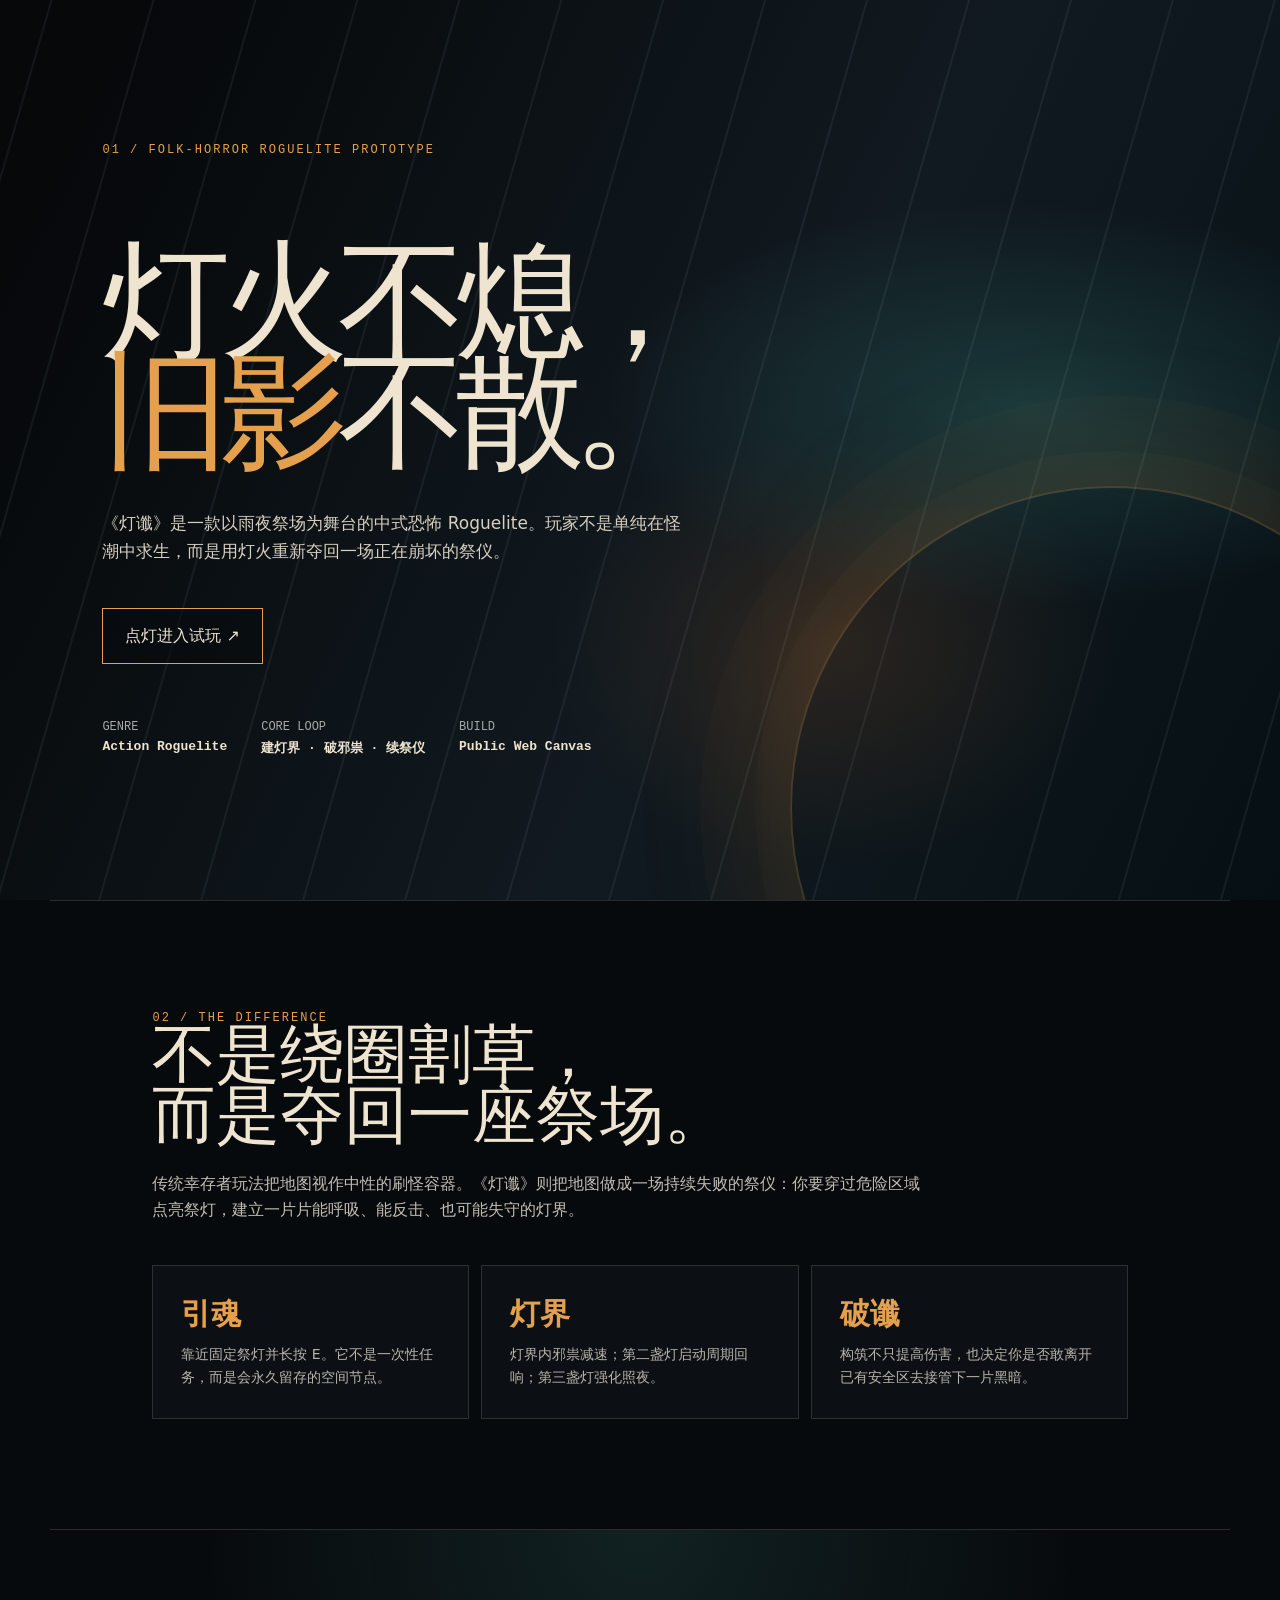
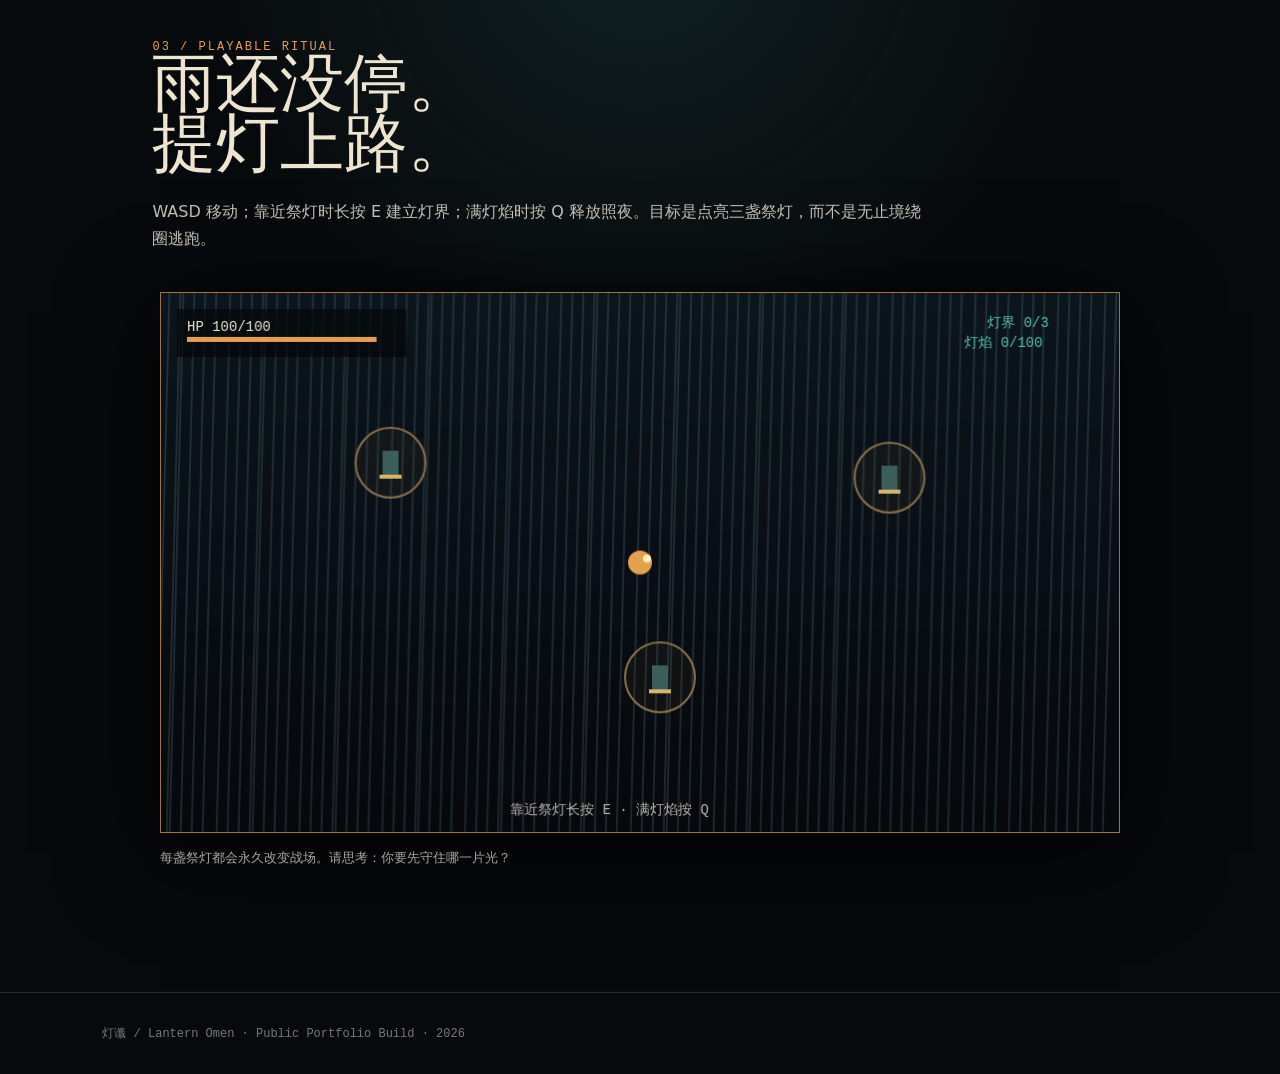
==== index.html @ 634af67e "Publish Lantern Omen public playable portfolio" ====
<!doctype html>
<html lang="zh-CN">
<head>
  <meta charset="utf-8">
  <meta name="viewport" content="width=device-width, initial-scale=1">
  <meta name="description" content="灯谶 Lantern Omen：中式恐怖肉鸽试玩作品集">
  <title>灯谶 | Lantern Omen</title>
  <style>
    :root{--ink:#070a0d;--paper:#eee4d0;--fog:#9da8a7;--amber:#e5a04d;--jade:#57bdad;--red:#ad3a38;--line:rgba(238,228,208,.15)}
    *{box-sizing:border-box}html{scroll-behavior:smooth}body{margin:0;background:var(--ink);color:var(--paper);font-family:"Microsoft YaHei",system-ui,sans-serif;line-height:1.65}
    .hero{min-height:100vh;padding:8vh 8vw;display:flex;flex-direction:column;justify-content:center;position:relative;overflow:hidden;background:radial-gradient(ellipse at 80% 45%,rgba(37,85,84,.54),transparent 29%),radial-gradient(ellipse at 65% 72%,rgba(185,100,40,.16),transparent 24%),linear-gradient(117deg,#06080a 8%,#111a20 58%,#061014)}
    .hero:before{content:"";position:absolute;inset:0;opacity:.38;background:repeating-linear-gradient(106deg,transparent 0 48px,rgba(190,220,225,.18) 49px 50px,transparent 51px 98px)}
    .hero:after{content:"";position:absolute;width:min(50vw,690px);height:min(50vw,690px);right:-12vw;bottom:-18vw;border:2px solid rgba(229,160,77,.23);border-radius:50%;box-shadow:0 0 0 35px rgba(229,160,77,.025),0 0 0 90px rgba(229,160,77,.018),0 0 160px rgba(229,160,77,.18)}
    .hero>*{position:relative;z-index:1}.eyebrow{margin:0;color:var(--amber);font:12px ui-monospace,monospace;letter-spacing:.17em}.brand{margin:10vh 0 22px;font:clamp(66px,10vw,150px)/.87 Georgia,"Songti SC",serif;letter-spacing:-.08em}.brand em{color:var(--amber);font-style:normal}.lead{max-width:590px;color:#d7cfc1;font-size:17px}.btn{display:inline-block;width:max-content;margin-top:26px;padding:14px 22px;border:1px solid var(--amber);background:rgba(7,10,13,.55);color:var(--paper);text-decoration:none;transition:.2s}.btn:hover{background:var(--amber);color:#180e08}.facts{display:flex;flex-wrap:wrap;gap:34px;margin-top:56px;color:#a7aaa7;font:12px ui-monospace,monospace}.facts b{display:block;margin-top:5px;color:var(--paper);font-size:13px}
    .section{max-width:1180px;margin:auto;padding:110px 8vw;border-top:1px solid var(--line)}h2{margin:0 0 24px;font:clamp(35px,5vw,72px)/.95 Georgia,"Songti SC",serif}.copy{max-width:780px;color:#c3bdb3}.grid{display:grid;grid-template-columns:repeat(3,1fr);gap:12px;margin-top:42px}.card{padding:28px;border:1px solid var(--line);background:#0c1015}.card b{display:block;color:var(--amber);font:700 30px Georgia,"Songti SC",serif}.card p{margin:8px 0 0;color:#b9b4aa;font-size:14px}.play{background:radial-gradient(circle at 50% 0,rgba(87,189,173,.13),transparent 36%),#070a0d}.game-wrap{max-width:960px;margin:40px auto 0;border:1px solid rgba(229,160,77,.7);box-shadow:0 20px 90px #000}.game-wrap canvas{display:block;width:100%;height:auto;background:#090d11}.hud-note{max-width:960px;margin:14px auto;color:#a9a59e;font-size:13px}.footer{padding:32px 8vw;border-top:1px solid var(--line);color:#777;font:12px ui-monospace,monospace}@media(max-width:720px){.hero{padding:8vh 7vw}.section{padding:75px 7vw}.grid{grid-template-columns:1fr}.facts{gap:18px}}
  </style>
</head>
<body>
  <section class="hero">
    <p class="eyebrow">01 / FOLK-HORROR ROGUELITE PROTOTYPE</p>
    <h1 class="brand">灯火不熄，<br><em>旧影</em>不散。</h1>
    <p class="lead">《灯谶》是一款以雨夜祭场为舞台的中式恐怖 Roguelite。玩家不是单纯在怪潮中求生，而是用灯火重新夺回一场正在崩坏的祭仪。</p>
    <a class="btn" href="#play">点灯进入试玩 ↗</a>
    <div class="facts"><span>GENRE<b>Action Roguelite</b></span><span>CORE LOOP<b>建灯界 · 破邪祟 · 续祭仪</b></span><span>BUILD<b>Public Web Canvas</b></span></div>
  </section>
  <section class="section">
    <p class="eyebrow">02 / THE DIFFERENCE</p>
    <h2>不是绕圈割草，<br>而是夺回一座祭场。</h2>
    <p class="copy">传统幸存者玩法把地图视作中性的刷怪容器。《灯谶》则把地图做成一场持续失败的祭仪：你要穿过危险区域点亮祭灯，建立一片片能呼吸、能反击、也可能失守的灯界。</p>
    <div class="grid"><article class="card"><b>引魂</b><p>靠近固定祭灯并长按 E。它不是一次性任务，而是会永久留存的空间节点。</p></article><article class="card"><b>灯界</b><p>灯界内邪祟减速；第二盏灯启动周期回响；第三盏灯强化照夜。</p></article><article class="card"><b>破谶</b><p>构筑不只提高伤害，也决定你是否敢离开已有安全区去接管下一片黑暗。</p></article></div>
  </section>
  <section id="play" class="section play">
    <p class="eyebrow">03 / PLAYABLE RITUAL</p><h2>雨还没停。<br>提灯上路。</h2>
    <p class="copy">WASD 移动；靠近祭灯时长按 E 建立灯界；满灯焰时按 Q 释放照夜。目标是点亮三盏祭灯，而不是无止境绕圈逃跑。</p>
    <div class="game-wrap"><canvas id="game" width="960" height="540" aria-label="灯谶试玩"></canvas></div>
    <p class="hud-note">每盏祭灯都会永久改变战场。请思考：你要先守住哪一片光？</p>
  </section>
  <footer class="footer">灯谶 / Lantern Omen · Public Portfolio Build · 2026</footer>
<script>
const c=document.querySelector('#game'),g=c.getContext('2d'),W=c.width,H=c.height,keys={};let p={x:W/2,y:H/2,hp:100,flame:0},lamps=[{x:230,y:170,lit:false},{x:730,y:185,lit:false},{x:500,y:385,lit:false}],enemies=[],time=0,last=0;addEventListener('keydown',e=>keys[e.code]=true);addEventListener('keyup',e=>keys[e.code]=false);const d=(a,b)=>Math.hypot(a.x-b.x,a.y-b.y);function spawn(){const a=Math.random()*Math.PI*2,r=420;enemies.push({x:p.x+Math.cos(a)*r,y:p.y+Math.sin(a)*r,hp:4+Math.floor(time/24),v:34+Math.min(28,time/12)})}function draw(lit){const bg=g.createLinearGradient(0,0,0,H);bg.addColorStop(0,'#0b151c');bg.addColorStop(1,'#06080c');g.fillStyle=bg;g.fillRect(0,0,W,H);for(let i=0;i<90;i++){g.strokeStyle='rgba(160,205,225,.15)';g.beginPath();g.moveTo((i*83+time*15)%W,-10);g.lineTo((i*83+time*15)%W-14,H);g.stroke()}for(const l of lamps){g.beginPath();g.arc(l.x,l.y,l.lit?130:35,0,Math.PI*2);g.fillStyle=l.lit?'rgba(229,160,77,.10)':'rgba(185,135,69,.05)';g.fill();g.strokeStyle=l.lit?'#e5a04d':'#8b704c';g.lineWidth=2;g.stroke();g.fillStyle=l.lit?'#ffe0a0':'#3c5e5b';g.fillRect(l.x-8,l.y-12,16,24);g.fillStyle='#d9b56c';g.fillRect(l.x-11,l.y+12,22,4);if(l.hold){g.fillStyle='#eee4d0';g.font='12px monospace';g.fillText('引魂 '+Math.floor(l.hold*100)+'%',l.x-31,l.y-37)}}for(const e of enemies){g.fillStyle='#57bdad';g.beginPath();g.arc(e.x,e.y,10,0,Math.PI*2);g.fill();g.strokeStyle='#cbf0e7';g.stroke()}g.fillStyle='#e5a04d';g.beginPath();g.arc(p.x,p.y,12,0,Math.PI*2);g.fill();g.fillStyle='#fff0bc';g.beginPath();g.arc(p.x+7,p.y-4,4,0,Math.PI*2);g.fill();g.fillStyle='rgba(5,7,10,.72)';g.fillRect(16,16,230,48);g.font='14px monospace';g.fillStyle='#eee4d0';g.fillText('HP '+Math.ceil(p.hp)+'/100',26,38);g.fillStyle='#e5a04d';g.fillRect(26,44,190*(p.hp/100),5);g.fillStyle='#57bdad';g.fillText('灯界 '+lit+'/3',W-132,34);g.fillText('灯焰 '+Math.floor(p.flame)+'/100',W-155,54);g.fillStyle='#b9b4aa';g.fillText('靠近祭灯长按 E · 满灯焰按 Q',W/2-130,H-18)}function loop(ms){const dt=Math.min(.035,(ms-last)/1000||0);last=ms;time+=dt;let dx=(keys.KeyD?1:0)-(keys.KeyA?1:0),dy=(keys.KeyS?1:0)-(keys.KeyW?1:0),n=Math.hypot(dx,dy)||1;p.x=Math.max(18,Math.min(W-18,p.x+dx/n*175*dt));p.y=Math.max(18,Math.min(H-18,p.y+dy/n*175*dt));if(Math.random()<dt*1.25)spawn();for(const l of lamps){if(!l.lit&&d(p,l)<57&&keys.KeyE){l.hold=(l.hold||0)+dt;if(l.hold>1){l.lit=true;p.flame=Math.min(100,p.flame+30)}}else l.hold=0}const lit=lamps.filter(l=>l.lit).length;for(const e of enemies){const vx=p.x-e.x,vy=p.y-e.y,dis=Math.hypot(vx,vy)||1,slow=lamps.some(l=>l.lit&&d(e,l)<130)?.55:1;e.x+=vx/dis*e.v*slow*dt;e.y+=vy/dis*e.v*slow*dt;if(dis<20)p.hp=Math.max(0,p.hp-11*dt);if(Math.random()<dt*2.4&&dis<210)e.hp--}if(keys.KeyQ&&p.flame>=100){p.flame=0;for(const e of enemies)e.hp-=4+lit*2}for(const e of enemies)if(e.hp<=0)p.flame=Math.min(100,p.flame+5);enemies=enemies.filter(e=>e.hp>0);draw(lit);requestAnimationFrame(loop)}requestAnimationFrame(loop);
</script>
</body>
</html>
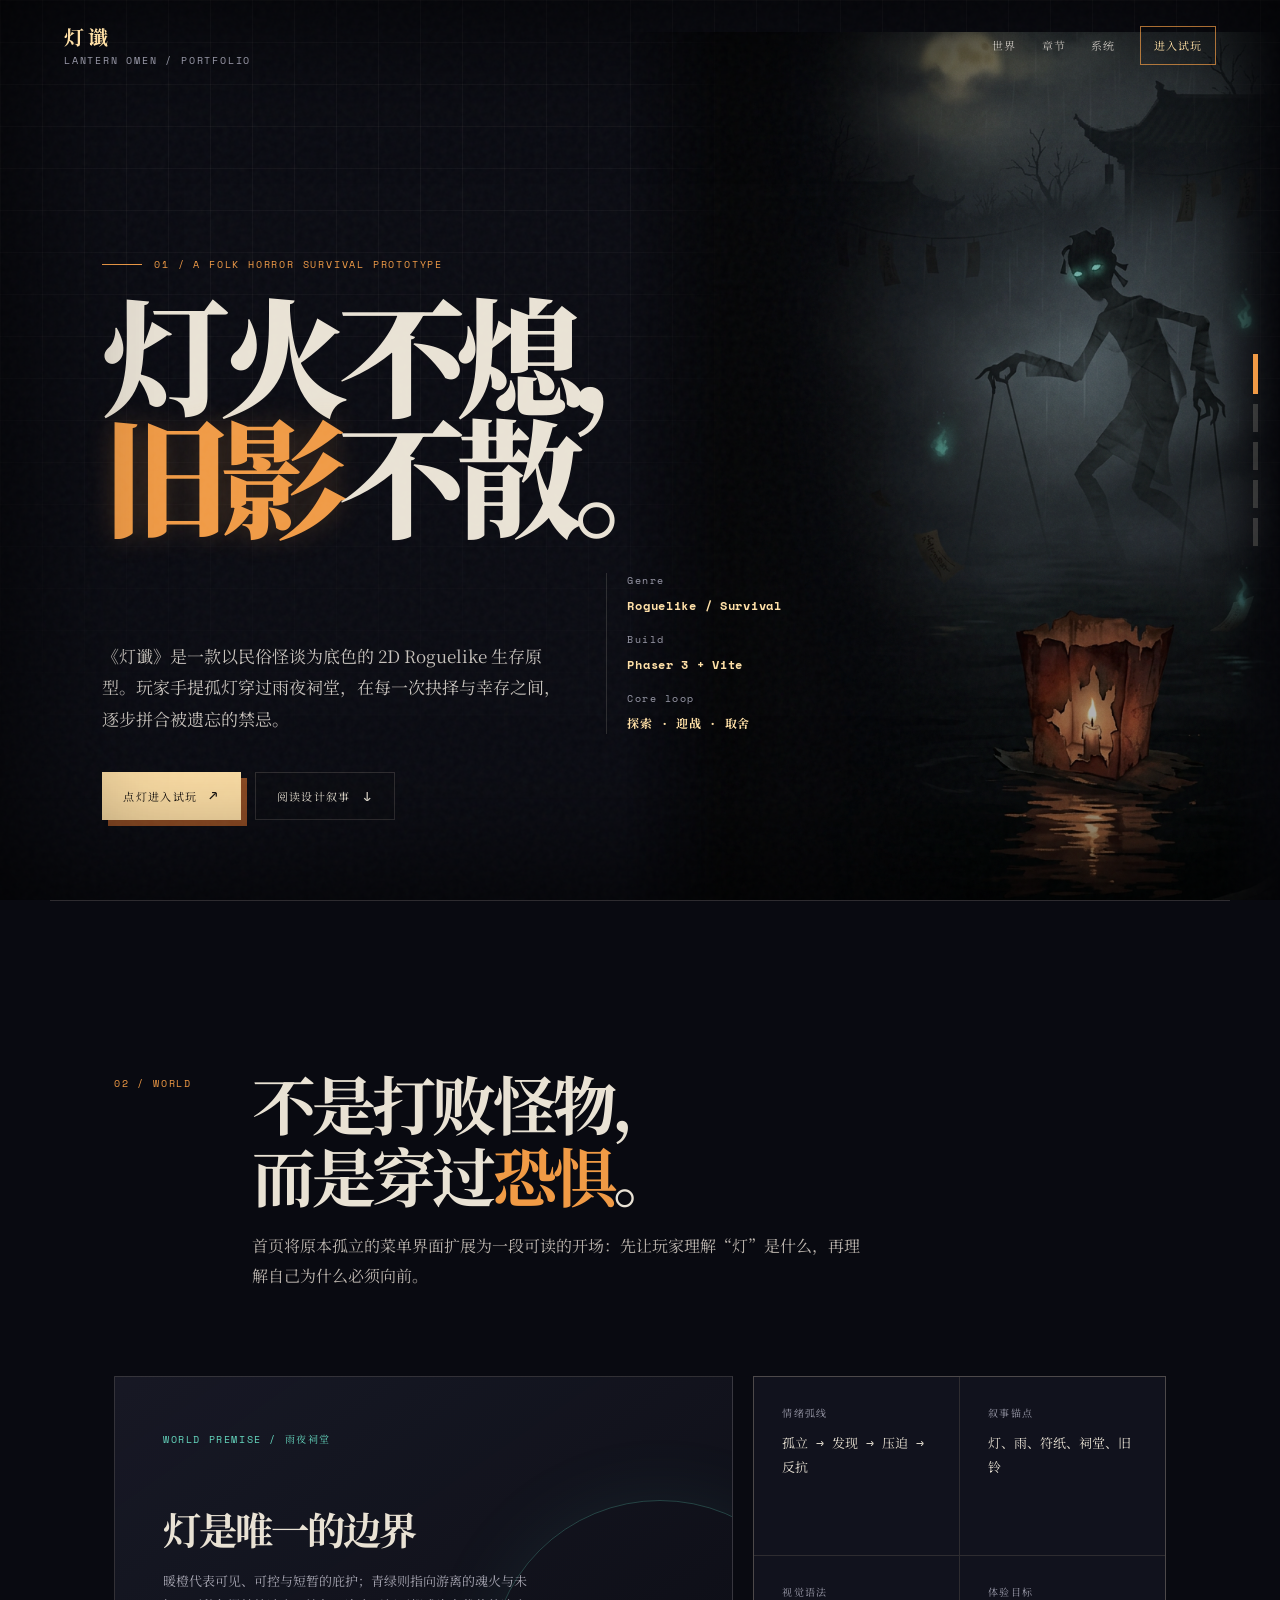
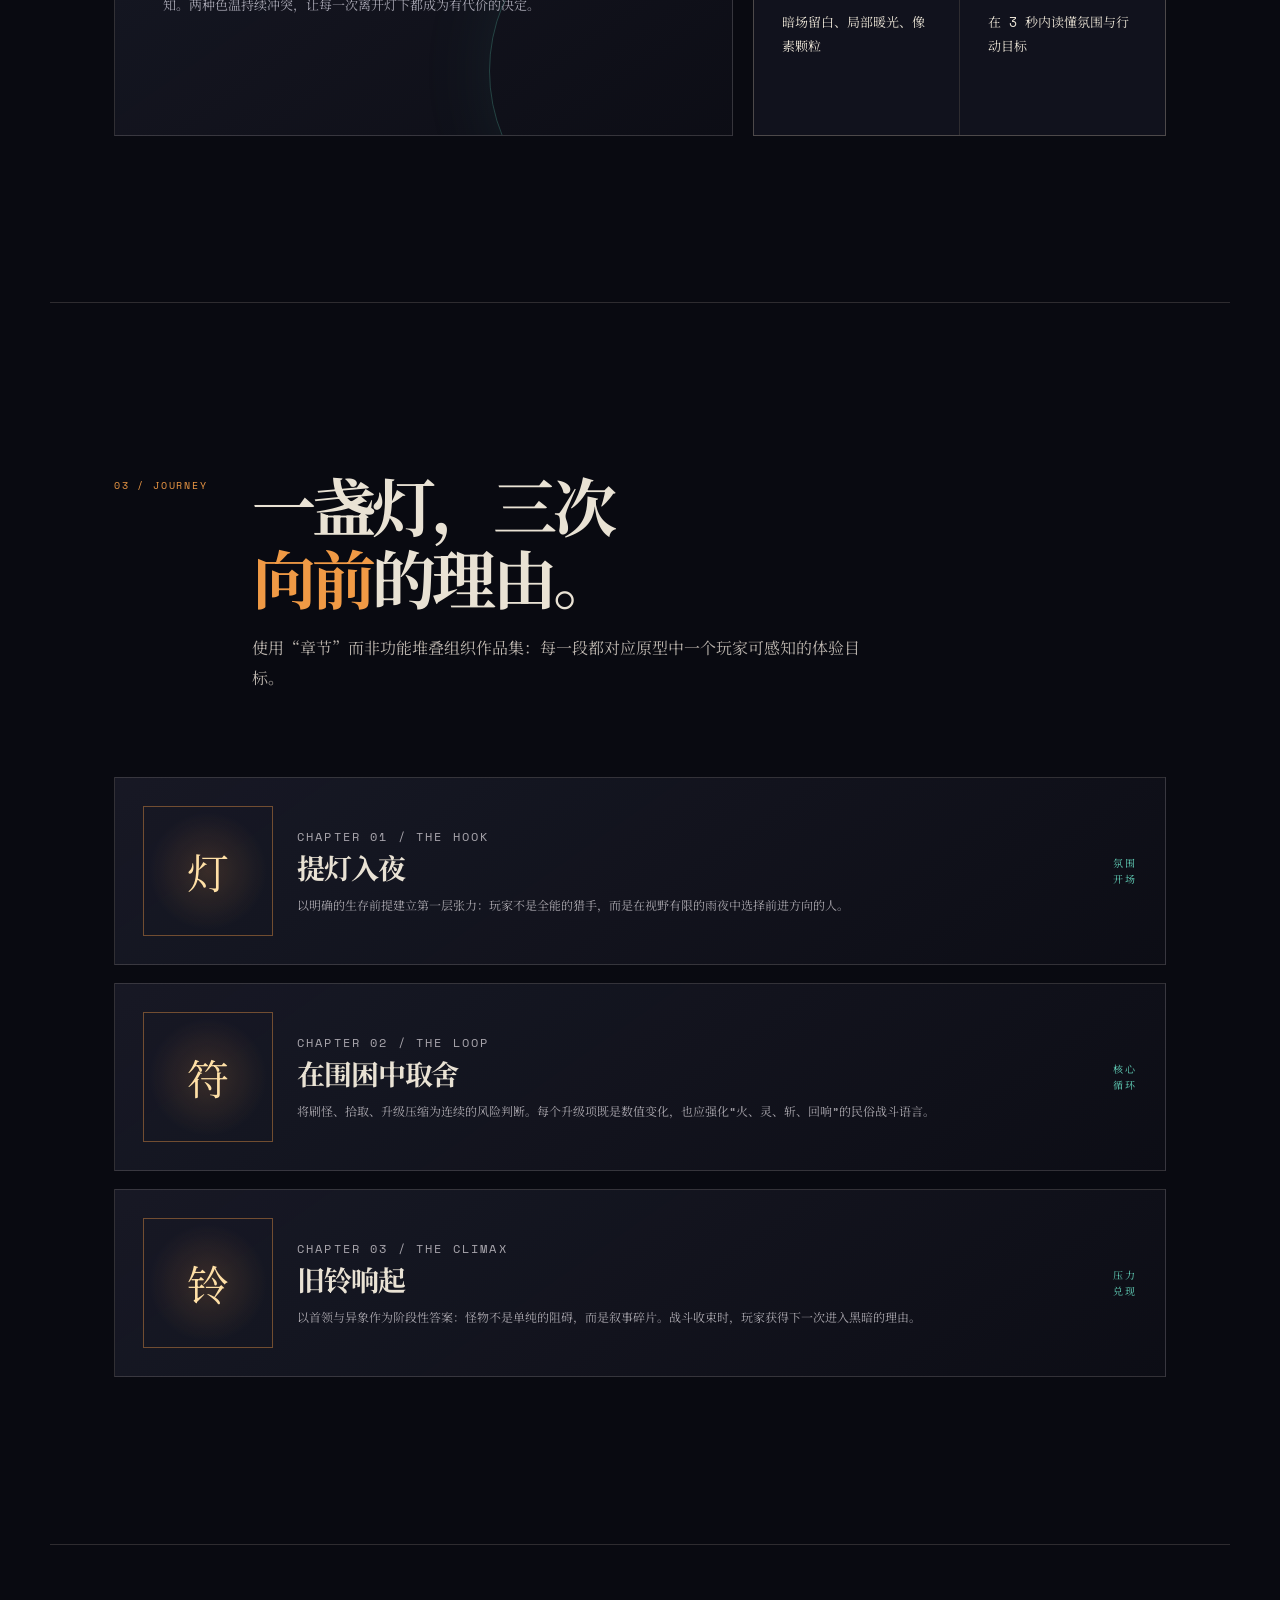
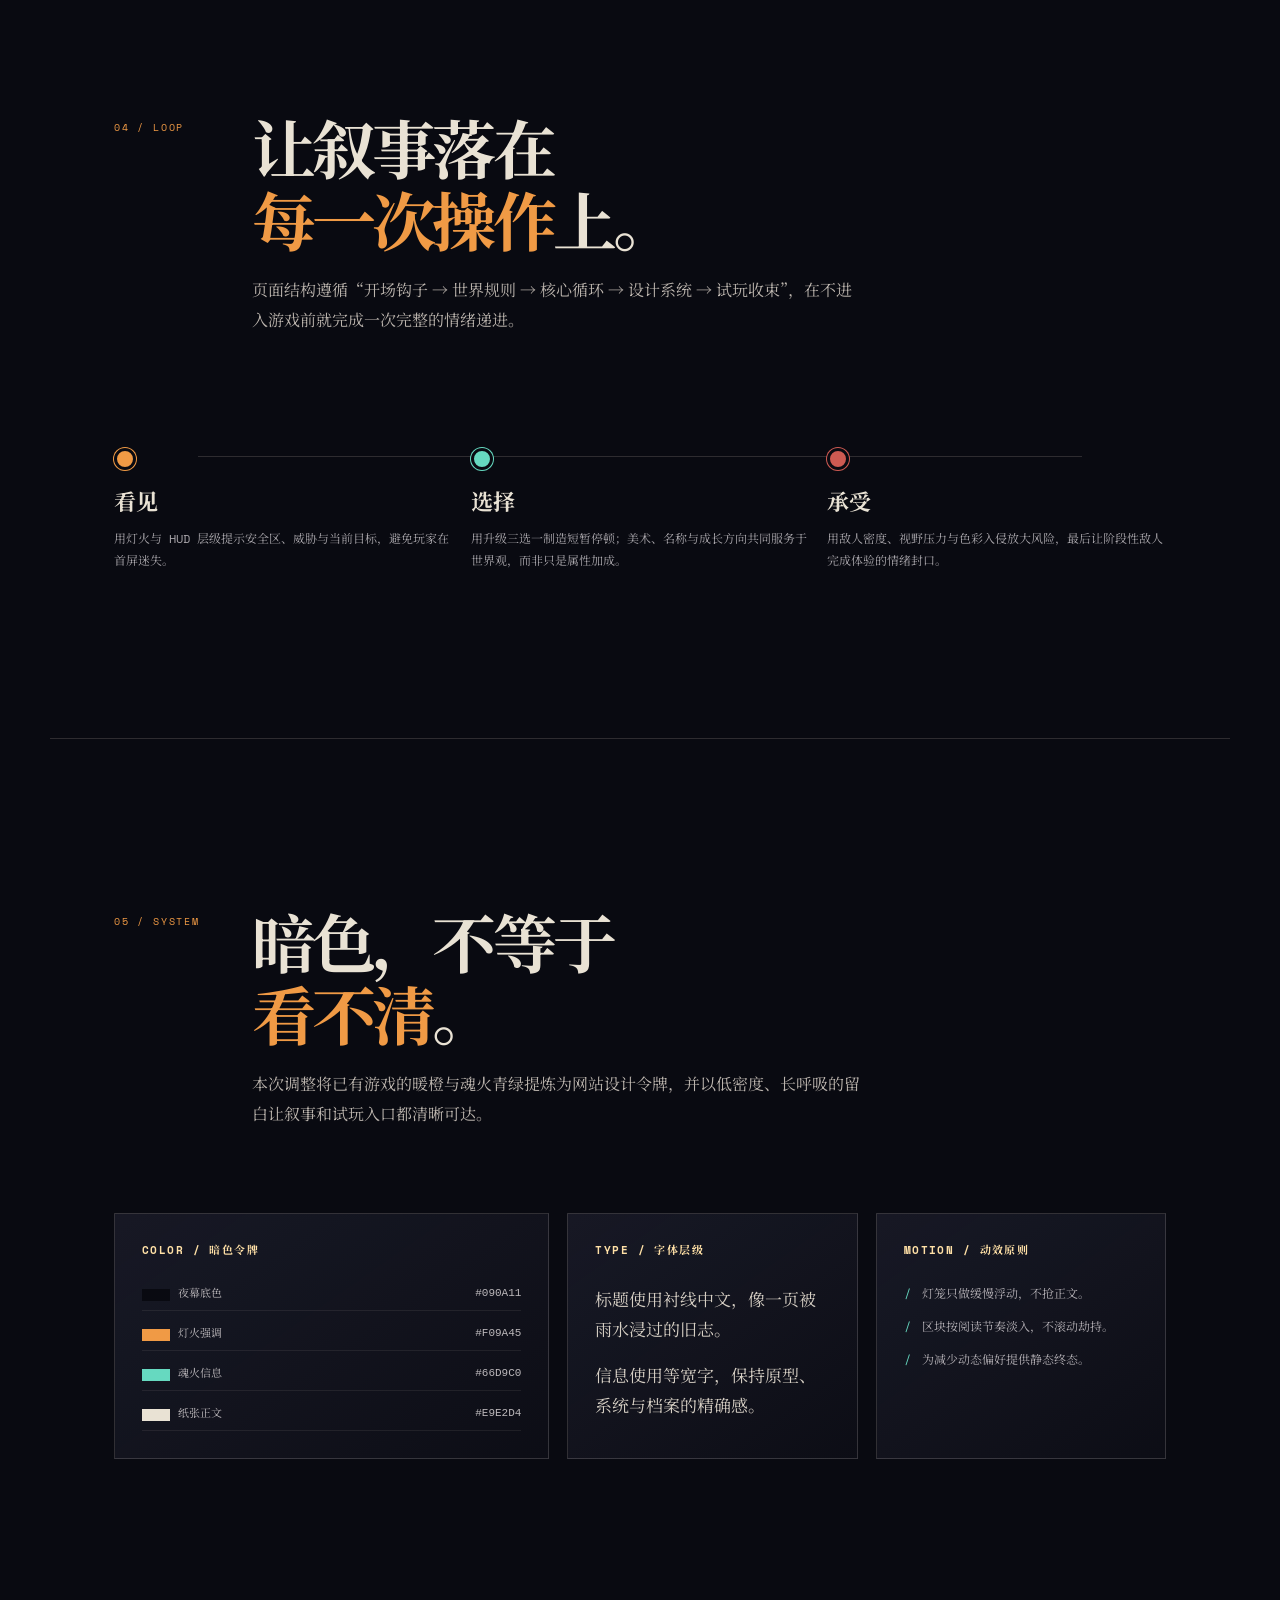
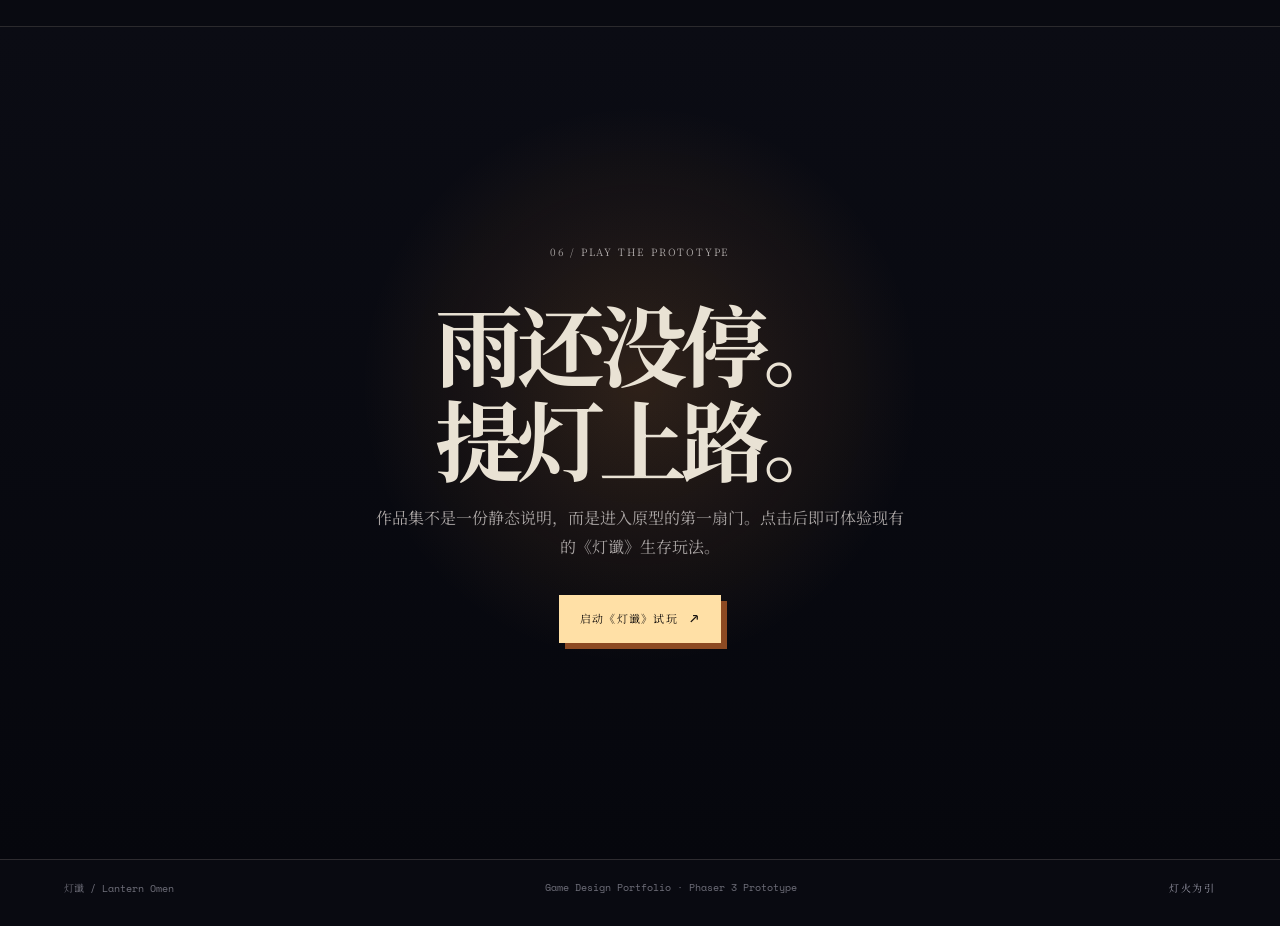
==== commit 1b4a6f51: "Publish complete Notion portfolio build" ====
--- a/index.html
+++ b/index.html
@@ -1,43 +1,116 @@
-<!doctype html>
+<!DOCTYPE html>
 <html lang="zh-CN">
 <head>
-  <meta charset="utf-8">
-  <meta name="viewport" content="width=device-width, initial-scale=1">
-  <meta name="description" content="灯谶 Lantern Omen：中式恐怖肉鸽试玩作品集">
+  <meta charset="UTF-8" />
+  <meta name="viewport" content="width=device-width, initial-scale=1.0" />
+  <meta name="theme-color" content="#090a11" />
+  <meta name="description" content="《灯谶》——一盏灯，照见民俗怪谈中的生存抉择。" />
   <title>灯谶 | Lantern Omen</title>
   <style>
-    :root{--ink:#070a0d;--paper:#eee4d0;--fog:#9da8a7;--amber:#e5a04d;--jade:#57bdad;--red:#ad3a38;--line:rgba(238,228,208,.15)}
-    *{box-sizing:border-box}html{scroll-behavior:smooth}body{margin:0;background:var(--ink);color:var(--paper);font-family:"Microsoft YaHei",system-ui,sans-serif;line-height:1.65}
-    .hero{min-height:100vh;padding:8vh 8vw;display:flex;flex-direction:column;justify-content:center;position:relative;overflow:hidden;background:radial-gradient(ellipse at 80% 45%,rgba(37,85,84,.54),transparent 29%),radial-gradient(ellipse at 65% 72%,rgba(185,100,40,.16),transparent 24%),linear-gradient(117deg,#06080a 8%,#111a20 58%,#061014)}
-    .hero:before{content:"";position:absolute;inset:0;opacity:.38;background:repeating-linear-gradient(106deg,transparent 0 48px,rgba(190,220,225,.18) 49px 50px,transparent 51px 98px)}
-    .hero:after{content:"";position:absolute;width:min(50vw,690px);height:min(50vw,690px);right:-12vw;bottom:-18vw;border:2px solid rgba(229,160,77,.23);border-radius:50%;box-shadow:0 0 0 35px rgba(229,160,77,.025),0 0 0 90px rgba(229,160,77,.018),0 0 160px rgba(229,160,77,.18)}
-    .hero>*{position:relative;z-index:1}.eyebrow{margin:0;color:var(--amber);font:12px ui-monospace,monospace;letter-spacing:.17em}.brand{margin:10vh 0 22px;font:clamp(66px,10vw,150px)/.87 Georgia,"Songti SC",serif;letter-spacing:-.08em}.brand em{color:var(--amber);font-style:normal}.lead{max-width:590px;color:#d7cfc1;font-size:17px}.btn{display:inline-block;width:max-content;margin-top:26px;padding:14px 22px;border:1px solid var(--amber);background:rgba(7,10,13,.55);color:var(--paper);text-decoration:none;transition:.2s}.btn:hover{background:var(--amber);color:#180e08}.facts{display:flex;flex-wrap:wrap;gap:34px;margin-top:56px;color:#a7aaa7;font:12px ui-monospace,monospace}.facts b{display:block;margin-top:5px;color:var(--paper);font-size:13px}
-    .section{max-width:1180px;margin:auto;padding:110px 8vw;border-top:1px solid var(--line)}h2{margin:0 0 24px;font:clamp(35px,5vw,72px)/.95 Georgia,"Songti SC",serif}.copy{max-width:780px;color:#c3bdb3}.grid{display:grid;grid-template-columns:repeat(3,1fr);gap:12px;margin-top:42px}.card{padding:28px;border:1px solid var(--line);background:#0c1015}.card b{display:block;color:var(--amber);font:700 30px Georgia,"Songti SC",serif}.card p{margin:8px 0 0;color:#b9b4aa;font-size:14px}.play{background:radial-gradient(circle at 50% 0,rgba(87,189,173,.13),transparent 36%),#070a0d}.game-wrap{max-width:960px;margin:40px auto 0;border:1px solid rgba(229,160,77,.7);box-shadow:0 20px 90px #000}.game-wrap canvas{display:block;width:100%;height:auto;background:#090d11}.hud-note{max-width:960px;margin:14px auto;color:#a9a59e;font-size:13px}.footer{padding:32px 8vw;border-top:1px solid var(--line);color:#777;font:12px ui-monospace,monospace}@media(max-width:720px){.hero{padding:8vh 7vw}.section{padding:75px 7vw}.grid{grid-template-columns:1fr}.facts{gap:18px}}
+    .hero-orb,.hero-lantern{display:none}.hero-inner{position:relative;z-index:2}.hero-illustration{position:absolute;z-index:1;top:3.5%;right:0;bottom:0;width:min(51vw,720px);overflow:hidden;pointer-events:none;mask-image:linear-gradient(to right,transparent 0%,#000 16%,#000 91%,transparent 100%)}.hero-illustration::after{content:"";position:absolute;inset:0;background:linear-gradient(to right,#0a0a12 0%,transparent 27%),linear-gradient(to bottom,rgba(10,10,18,.15),rgba(10,10,18,.25));mix-blend-mode:multiply}.hero-illustration img{display:block;width:100%;height:100%;object-fit:cover;object-position:center 45%;filter:saturate(.76) contrast(1.04) brightness(.88)}@media(max-width:760px){.hero-illustration{width:118vw;right:-42%;top:5%;bottom:7%;opacity:.56;mask-image:linear-gradient(to bottom,transparent 0%,#000 24%,#000 76%,transparent 100%)}.hero-illustration img{object-position:center 43%}}
   </style>
+  <script type="module" crossorigin src="./assets/index-D-wm85l4.js"></script>
+  <link rel="stylesheet" crossorigin href="./assets/index-C-MKJprH.css">
 </head>
 <body>
-  <section class="hero">
-    <p class="eyebrow">01 / FOLK-HORROR ROGUELITE PROTOTYPE</p>
-    <h1 class="brand">灯火不熄，<br><em>旧影</em>不散。</h1>
-    <p class="lead">《灯谶》是一款以雨夜祭场为舞台的中式恐怖 Roguelite。玩家不是单纯在怪潮中求生，而是用灯火重新夺回一场正在崩坏的祭仪。</p>
-    <a class="btn" href="#play">点灯进入试玩 ↗</a>
-    <div class="facts"><span>GENRE<b>Action Roguelite</b></span><span>CORE LOOP<b>建灯界 · 破邪祟 · 续祭仪</b></span><span>BUILD<b>Public Web Canvas</b></span></div>
-  </section>
-  <section class="section">
-    <p class="eyebrow">02 / THE DIFFERENCE</p>
-    <h2>不是绕圈割草，<br>而是夺回一座祭场。</h2>
-    <p class="copy">传统幸存者玩法把地图视作中性的刷怪容器。《灯谶》则把地图做成一场持续失败的祭仪：你要穿过危险区域点亮祭灯，建立一片片能呼吸、能反击、也可能失守的灯界。</p>
-    <div class="grid"><article class="card"><b>引魂</b><p>靠近固定祭灯并长按 E。它不是一次性任务，而是会永久留存的空间节点。</p></article><article class="card"><b>灯界</b><p>灯界内邪祟减速；第二盏灯启动周期回响；第三盏灯强化照夜。</p></article><article class="card"><b>破谶</b><p>构筑不只提高伤害，也决定你是否敢离开已有安全区去接管下一片黑暗。</p></article></div>
-  </section>
-  <section id="play" class="section play">
-    <p class="eyebrow">03 / PLAYABLE RITUAL</p><h2>雨还没停。<br>提灯上路。</h2>
-    <p class="copy">WASD 移动；靠近祭灯时长按 E 建立灯界；满灯焰时按 Q 释放照夜。目标是点亮三盏祭灯，而不是无止境绕圈逃跑。</p>
-    <div class="game-wrap"><canvas id="game" width="960" height="540" aria-label="灯谶试玩"></canvas></div>
-    <p class="hud-note">每盏祭灯都会永久改变战场。请思考：你要先守住哪一片光？</p>
-  </section>
-  <footer class="footer">灯谶 / Lantern Omen · Public Portfolio Build · 2026</footer>
-<script>
-const c=document.querySelector('#game'),g=c.getContext('2d'),W=c.width,H=c.height,keys={};let p={x:W/2,y:H/2,hp:100,flame:0},lamps=[{x:230,y:170,lit:false},{x:730,y:185,lit:false},{x:500,y:385,lit:false}],enemies=[],time=0,last=0;addEventListener('keydown',e=>keys[e.code]=true);addEventListener('keyup',e=>keys[e.code]=false);const d=(a,b)=>Math.hypot(a.x-b.x,a.y-b.y);function spawn(){const a=Math.random()*Math.PI*2,r=420;enemies.push({x:p.x+Math.cos(a)*r,y:p.y+Math.sin(a)*r,hp:4+Math.floor(time/24),v:34+Math.min(28,time/12)})}function draw(lit){const bg=g.createLinearGradient(0,0,0,H);bg.addColorStop(0,'#0b151c');bg.addColorStop(1,'#06080c');g.fillStyle=bg;g.fillRect(0,0,W,H);for(let i=0;i<90;i++){g.strokeStyle='rgba(160,205,225,.15)';g.beginPath();g.moveTo((i*83+time*15)%W,-10);g.lineTo((i*83+time*15)%W-14,H);g.stroke()}for(const l of lamps){g.beginPath();g.arc(l.x,l.y,l.lit?130:35,0,Math.PI*2);g.fillStyle=l.lit?'rgba(229,160,77,.10)':'rgba(185,135,69,.05)';g.fill();g.strokeStyle=l.lit?'#e5a04d':'#8b704c';g.lineWidth=2;g.stroke();g.fillStyle=l.lit?'#ffe0a0':'#3c5e5b';g.fillRect(l.x-8,l.y-12,16,24);g.fillStyle='#d9b56c';g.fillRect(l.x-11,l.y+12,22,4);if(l.hold){g.fillStyle='#eee4d0';g.font='12px monospace';g.fillText('引魂 '+Math.floor(l.hold*100)+'%',l.x-31,l.y-37)}}for(const e of enemies){g.fillStyle='#57bdad';g.beginPath();g.arc(e.x,e.y,10,0,Math.PI*2);g.fill();g.strokeStyle='#cbf0e7';g.stroke()}g.fillStyle='#e5a04d';g.beginPath();g.arc(p.x,p.y,12,0,Math.PI*2);g.fill();g.fillStyle='#fff0bc';g.beginPath();g.arc(p.x+7,p.y-4,4,0,Math.PI*2);g.fill();g.fillStyle='rgba(5,7,10,.72)';g.fillRect(16,16,230,48);g.font='14px monospace';g.fillStyle='#eee4d0';g.fillText('HP '+Math.ceil(p.hp)+'/100',26,38);g.fillStyle='#e5a04d';g.fillRect(26,44,190*(p.hp/100),5);g.fillStyle='#57bdad';g.fillText('灯界 '+lit+'/3',W-132,34);g.fillText('灯焰 '+Math.floor(p.flame)+'/100',W-155,54);g.fillStyle='#b9b4aa';g.fillText('靠近祭灯长按 E · 满灯焰按 Q',W/2-130,H-18)}function loop(ms){const dt=Math.min(.035,(ms-last)/1000||0);last=ms;time+=dt;let dx=(keys.KeyD?1:0)-(keys.KeyA?1:0),dy=(keys.KeyS?1:0)-(keys.KeyW?1:0),n=Math.hypot(dx,dy)||1;p.x=Math.max(18,Math.min(W-18,p.x+dx/n*175*dt));p.y=Math.max(18,Math.min(H-18,p.y+dy/n*175*dt));if(Math.random()<dt*1.25)spawn();for(const l of lamps){if(!l.lit&&d(p,l)<57&&keys.KeyE){l.hold=(l.hold||0)+dt;if(l.hold>1){l.lit=true;p.flame=Math.min(100,p.flame+30)}}else l.hold=0}const lit=lamps.filter(l=>l.lit).length;for(const e of enemies){const vx=p.x-e.x,vy=p.y-e.y,dis=Math.hypot(vx,vy)||1,slow=lamps.some(l=>l.lit&&d(e,l)<130)?.55:1;e.x+=vx/dis*e.v*slow*dt;e.y+=vy/dis*e.v*slow*dt;if(dis<20)p.hp=Math.max(0,p.hp-11*dt);if(Math.random()<dt*2.4&&dis<210)e.hp--}if(keys.KeyQ&&p.flame>=100){p.flame=0;for(const e of enemies)e.hp-=4+lit*2}for(const e of enemies)if(e.hp<=0)p.flame=Math.min(100,p.flame+5);enemies=enemies.filter(e=>e.hp>0);draw(lit);requestAnimationFrame(loop)}requestAnimationFrame(loop);
-</script>
+  <div class="noise" aria-hidden="true"></div>
+  <div class="vignette" aria-hidden="true"></div>
+
+  <header class="site-header">
+    <a class="wordmark" href="#top" aria-label="返回首页">
+      <strong>灯谶</strong><small>Lantern Omen / Portfolio</small>
+    </a>
+    <nav class="nav" aria-label="主导航">
+      <a href="#world">世界</a>
+      <a href="#chapters">章节</a>
+      <a href="#system">系统</a>
+      <a class="nav-cta" href="#play" data-launch-game>进入试玩</a>
+    </nav>
+  </header>
+
+  <nav class="progress" aria-label="章节进度">
+    <a class="active" href="#top" aria-label="开篇"></a>
+    <a href="#world" aria-label="世界"></a>
+    <a href="#chapters" aria-label="章节"></a>
+    <a href="#system" aria-label="系统"></a>
+    <a href="#play" aria-label="试玩"></a>
+  </nav>
+
+  <main class="content">
+    <section id="top" data-section class="hero" aria-labelledby="hero-title">
+      <div class="hero-grid" aria-hidden="true"></div>
+      <div class="hero-illustration" aria-hidden="true"><img src="./assets/river-lantern-puppet.png" alt="" /></div>
+      <div class="hero-inner reveal">
+        <p class="eyebrow">01 / A folk horror survival prototype</p>
+        <h1 id="hero-title">灯火不熄，<br /><em>旧影</em>不散。</h1>
+        <div class="hero-summary">
+          <p>《灯谶》是一款以民俗怪谈为底色的 2D Roguelike 生存原型。玩家手提孤灯穿过雨夜祠堂，在每一次抉择与幸存之间，逐步拼合被遗忘的禁忌。</p>
+          <aside class="hero-facts" aria-label="项目信息">
+            <div><span>Genre</span><strong>Roguelike / Survival</strong></div>
+            <div><span>Build</span><strong>Phaser 3 + Vite</strong></div>
+            <div><span>Core loop</span><strong>探索 · 迎战 · 取舍</strong></div>
+          </aside>
+        </div>
+        <div class="actions">
+          <button class="button button-primary" type="button" data-launch-game>点灯进入试玩 <span class="arrow" aria-hidden="true">↗</span></button>
+          <a class="button button-secondary" href="#world">阅读设计叙事 <span class="arrow" aria-hidden="true">↓</span></a>
+        </div>
+      </div>
+    </section>
+
+    <section id="world" data-section class="chapter" aria-labelledby="world-title">
+      <div class="chapter-head reveal">
+        <span class="chapter-no">02 / WORLD</span>
+        <div><h2 id="world-title" class="chapter-title">不是打败怪物，<br />而是穿过<span>恐惧</span>。</h2><p class="chapter-lead">首页将原本孤立的菜单界面扩展为一段可读的开场：先让玩家理解“灯”是什么，再理解自己为什么必须向前。</p></div>
+      </div>
+      <div class="world-grid reveal">
+        <article class="world-card"><span class="tag">WORLD PREMISE / 雨夜祠堂</span><h3>灯是唯一的边界</h3><p>暖橙代表可见、可控与短暂的庇护；青绿则指向游离的魂火与未知。两种色温持续冲突，让每一次离开灯下都成为有代价的决定。</p></article>
+        <div class="world-meta">
+          <div><span>情绪弧线</span><b>孤立 → 发现 → 压迫 → 反抗</b></div>
+          <div><span>叙事锚点</span><b>灯、雨、符纸、祠堂、旧铃</b></div>
+          <div><span>视觉语法</span><b>暗场留白、局部暖光、像素颗粒</b></div>
+          <div><span>体验目标</span><b>在 3 秒内读懂氛围与行动目标</b></div>
+        </div>
+      </div>
+    </section>
+
+    <section id="chapters" data-section class="chapter" aria-labelledby="chapters-title">
+      <div class="chapter-head reveal"><span class="chapter-no">03 / JOURNEY</span><div><h2 id="chapters-title" class="chapter-title">一盏灯，三次<br /><span>向前</span>的理由。</h2><p class="chapter-lead">使用“章节”而非功能堆叠组织作品集：每一段都对应原型中一个玩家可感知的体验目标。</p></div></div>
+      <div class="case-stack">
+        <article class="case-card reveal"><div class="case-symbol" aria-hidden="true">灯</div><div><p class="kicker">CHAPTER 01 / THE HOOK</p><h3>提灯入夜</h3><p>以明确的生存前提建立第一层张力：玩家不是全能的猎手，而是在视野有限的雨夜中选择前进方向的人。</p></div><span class="meta">氛围<br />开场</span></article>
+        <article class="case-card reveal"><div class="case-symbol" aria-hidden="true">符</div><div><p class="kicker">CHAPTER 02 / THE LOOP</p><h3>在围困中取舍</h3><p>将刷怪、拾取、升级压缩为连续的风险判断。每个升级项既是数值变化，也应强化“火、灵、斩、回响”的民俗战斗语言。</p></div><span class="meta">核心<br />循环</span></article>
+        <article class="case-card reveal"><div class="case-symbol" aria-hidden="true">铃</div><div><p class="kicker">CHAPTER 03 / THE CLIMAX</p><h3>旧铃响起</h3><p>以首领与异象作为阶段性答案：怪物不是单纯的阻碍，而是叙事碎片。战斗收束时，玩家获得下一次进入黑暗的理由。</p></div><span class="meta">压力<br />兑现</span></article>
+      </div>
+    </section>
+
+    <section data-section class="chapter" aria-labelledby="loop-title">
+      <div class="chapter-head reveal"><span class="chapter-no">04 / LOOP</span><div><h2 id="loop-title" class="chapter-title">让叙事落在<br /><span>每一次操作</span>上。</h2><p class="chapter-lead">页面结构遵循“开场钩子 → 世界规则 → 核心循环 → 设计系统 → 试玩收束”，在不进入游戏前就完成一次完整的情绪递进。</p></div></div>
+      <div class="timeline reveal">
+        <article class="timeline-item"><b>看见</b><p>用灯火与 HUD 层级提示安全区、威胁与当前目标，避免玩家在首屏迷失。</p></article>
+        <article class="timeline-item"><b>选择</b><p>用升级三选一制造短暂停顿；美术、名称与成长方向共同服务于世界观，而非只是属性加成。</p></article>
+        <article class="timeline-item"><b>承受</b><p>用敌人密度、视野压力与色彩入侵放大风险，最后让阶段性敌人完成体验的情绪封口。</p></article>
+      </div>
+    </section>
+
+    <section id="system" data-section class="chapter" aria-labelledby="system-title">
+      <div class="chapter-head reveal"><span class="chapter-no">05 / SYSTEM</span><div><h2 id="system-title" class="chapter-title">暗色，不等于<br /><span>看不清</span>。</h2><p class="chapter-lead">本次调整将已有游戏的暖橙与魂火青绿提炼为网站设计令牌，并以低密度、长呼吸的留白让叙事和试玩入口都清晰可达。</p></div></div>
+      <div class="system-grid reveal">
+        <article class="system-card"><h3>Color / 暗色令牌</h3><div class="token-list"><div><span><i class="swatch" style="background:#090a11"></i>夜幕底色</span><code>#090A11</code></div><div><span><i class="swatch" style="background:#f09a45"></i>灯火强调</span><code>#F09A45</code></div><div><span><i class="swatch" style="background:#66d9c0"></i>魂火信息</span><code>#66D9C0</code></div><div><span><i class="swatch" style="background:#e9e2d4"></i>纸张正文</span><code>#E9E2D4</code></div></div></article>
+        <article class="system-card"><h3>Type / 字体层级</h3><p class="design-rule">标题使用衬线中文，像一页被雨水浸过的旧志。</p><p class="design-rule">信息使用等宽字，保持原型、系统与档案的精确感。</p></article>
+        <article class="system-card"><h3>Motion / 动效原则</h3><ul class="small-list"><li>灯笼只做缓慢浮动，不抢正文。</li><li>区块按阅读节奏淡入，不滚动劫持。</li><li>为减少动态偏好提供静态终态。</li></ul></article>
+      </div>
+    </section>
+
+    <section id="play" data-section class="chapter final" aria-labelledby="play-title">
+      <div class="final-inner reveal"><p class="eyebrow">06 / PLAY THE PROTOTYPE</p><h2 id="play-title">雨还没停。<br />提灯上路。</h2><p>作品集不是一份静态说明，而是进入原型的第一扇门。点击后即可体验现有的《灯谶》生存玩法。</p><button class="button button-primary" type="button" data-launch-game>启动《灯谶》试玩 <span class="arrow" aria-hidden="true">↗</span></button></div>
+    </section>
+  </main>
+
+  <footer class="footer"><span>灯谶 / Lantern Omen</span><span>Game Design Portfolio · Phaser 3 Prototype</span><span class="footer-mark">灯火为引</span></footer>
+
+  <div id="game-overlay" class="game-overlay" aria-hidden="true" aria-label="《灯谶》试玩窗口">
+    <button id="close-game" class="game-close" type="button">ESC / 返回作品集</button>
+    <div id="status">正在点亮灯火…</div><div id="error-msg" role="alert"></div><div id="debug-log"></div><div id="game-container"></div>
+  </div>
 </body>
-</html>+</html>
--- a/assets/index-C-MKJprH.css
+++ b/assets/index-C-MKJprH.css
@@ -0,0 +1 @@
+@import"https://fonts.googleapis.com/css2?family=Noto+Serif+SC:wght@600;700;900&family=Orbitron:wght@500;700;800&family=Space+Mono:wght@400;700&display=swap";:root{--ink: #090a11;--ink-soft: #11121d;--panel: rgba(20, 21, 32, .82);--paper: #e9e2d4;--muted: #9a9aa9;--line: rgba(232, 224, 208, .16);--lantern: #f09a45;--lantern-hot: #ffe0a6;--spirit: #66d9c0;--blood: #ce5a52;--max: 1180px}*{box-sizing:border-box}html{scroll-behavior:smooth;background:var(--ink)}body{margin:0;background:var(--ink);color:var(--paper);font-family:Space Mono,"Noto Serif SC",monospace;overflow-x:hidden}button,a{font:inherit}a{color:inherit;text-decoration:none}button{border:0}.noise,.vignette{position:fixed;pointer-events:none;top:0;right:0;bottom:0;left:0;z-index:20}.noise{opacity:.1;background-image:url("data:image/svg+xml,%3Csvg viewBox='0 0 160 160' xmlns='http://www.w3.org/2000/svg'%3E%3Cfilter id='n'%3E%3CfeTurbulence type='fractalNoise' baseFrequency='.9' numOctaves='3' stitchTiles='stitch'/%3E%3C/filter%3E%3Crect width='100%25' height='100%25' filter='url(%23n)' opacity='.38'/%3E%3C/svg%3E");mix-blend-mode:screen}.vignette{box-shadow:inset 0 0 12vw #000000e6}.site-header{position:fixed;z-index:30;top:0;left:0;right:0;display:flex;justify-content:space-between;align-items:center;padding:22px clamp(20px,5vw,72px);border-bottom:1px solid transparent;transition:.25s ease}.site-header.is-scrolled{background:#090a11d6;border-color:var(--line);-webkit-backdrop-filter:blur(16px);backdrop-filter:blur(16px)}.wordmark{display:grid;gap:2px;letter-spacing:.14em;text-transform:uppercase}.wordmark strong{font-family:"Noto Serif SC",serif;color:var(--lantern-hot);font-size:20px;letter-spacing:.2em}.wordmark small,.eyebrow,.kicker,.chapter-no,.meta,.footer-mark{color:var(--muted);font-size:10px;letter-spacing:.18em;text-transform:uppercase}.nav{display:flex;align-items:center;gap:clamp(12px,2vw,30px)}.nav a{font-size:11px;color:#c7c2bc;letter-spacing:.08em;transition:color .2s}.nav a:hover,.nav a:focus-visible{color:var(--lantern-hot)}.nav .nav-cta{padding:10px 13px;border:1px solid rgba(240,154,69,.7);color:var(--lantern-hot)}.progress{position:fixed;z-index:31;right:22px;top:50%;display:grid;gap:10px;transform:translateY(-50%)}.progress a{width:5px;height:28px;background:#e9e2d42e;transition:background .25s,height .25s}.progress a.active,.progress a:hover{height:40px;background:var(--lantern)}.hero{min-height:100svh;position:relative;display:grid;align-items:end;padding:140px clamp(20px,8vw,130px) 80px;overflow:hidden;isolation:isolate}.hero-grid{position:absolute;top:0;right:0;bottom:0;left:0;z-index:-3;background-image:linear-gradient(rgba(233,226,212,.045) 1px,transparent 1px),linear-gradient(90deg,rgba(233,226,212,.045) 1px,transparent 1px);background-size:42px 42px;-webkit-mask-image:linear-gradient(to bottom,#000 20%,transparent 92%);mask-image:linear-gradient(to bottom,#000 20%,transparent 92%)}.hero-orb{position:absolute;z-index:-2;width:min(62vw,820px);aspect-ratio:1;right:-8%;top:8%;border-radius:50%;background:radial-gradient(circle at 40% 43%,rgba(255,224,166,.98) 0 2%,rgba(240,154,69,.64) 5%,rgba(206,90,82,.22) 22%,transparent 58%);filter:blur(2px);animation:breathe 7s ease-in-out infinite}.hero-orb:before,.hero-orb:after{content:"";position:absolute;top:17%;right:17%;bottom:17%;left:17%;border:1px solid rgba(240,154,69,.33);border-radius:50%;transform:rotate(25deg) scaleX(.5)}.hero-orb:after{top:28%;right:28%;bottom:28%;left:28%;transform:rotate(-46deg) scaleX(1.6);border-color:#66d9c033}.hero-lantern{position:absolute;z-index:-1;right:clamp(9%,18vw,25%);bottom:12%;width:96px;height:168px;border:2px solid rgba(255,224,166,.7);border-radius:48px 48px 15px 15px;box-shadow:0 0 18px #f09a4580,0 0 80px #f09a4552;animation:float 5s ease-in-out infinite}.hero-lantern:before{content:"";position:absolute;width:46px;height:22px;border:2px solid rgba(255,224,166,.8);border-bottom:0;border-radius:30px 30px 0 0;left:23px;top:-25px}.hero-lantern:after{content:"";position:absolute;top:13px;right:13px;bottom:13px;left:13px;border-radius:36px 36px 8px 8px;background:radial-gradient(ellipse at 50% 45%,#fff7d8,#ffb762 26%,#d95b34 55%,transparent 70%);box-shadow:0 0 40px #f09a45}.hero-inner{max-width:var(--max);width:100%}.hero .eyebrow{color:var(--lantern);display:flex;gap:12px;align-items:center;margin-bottom:20px}.hero .eyebrow:before{content:"";height:1px;width:40px;background:currentColor}h1{margin:0;max-width:800px;font-family:"Noto Serif SC",serif;font-size:clamp(52px,10vw,138px);letter-spacing:-.08em;line-height:.94;font-weight:900;text-wrap:balance}h1 em{font-style:normal;color:var(--lantern);text-shadow:0 0 28px rgba(240,154,69,.24)}.hero-summary{display:grid;grid-template-columns:minmax(0,460px) minmax(180px,260px);gap:44px;align-items:end;margin:40px 0 0}.hero-summary p{color:#c7c2bc;font-family:"Noto Serif SC",serif;font-size:17px;line-height:1.85;margin:0}.hero-facts{border-left:1px solid var(--line);padding-left:20px;display:grid;gap:16px}.hero-facts span{display:block;color:var(--muted);font-size:10px;letter-spacing:.15em;margin-bottom:4px}.hero-facts strong{color:var(--lantern-hot);font-size:12px;letter-spacing:.06em}.actions{margin-top:38px;display:flex;flex-wrap:wrap;gap:14px}.button{min-height:48px;padding:14px 21px;display:inline-flex;justify-content:center;align-items:center;gap:11px;letter-spacing:.12em;font-size:11px;text-transform:uppercase;cursor:pointer;transition:transform .2s ease,background .2s ease,color .2s ease}.button:hover{transform:translateY(-3px)}.button-primary{color:#15100d;background:var(--lantern-hot);box-shadow:6px 6px #8d4a22}.button-secondary{border:1px solid var(--line);color:var(--paper);background:#090a1126}.button .arrow{font-size:17px;line-height:0}.content{position:relative}.chapter{position:relative;max-width:var(--max);margin:0 auto;padding:clamp(100px,13vw,180px) clamp(20px,5vw,64px);border-top:1px solid var(--line)}.chapter-head{display:grid;grid-template-columns:110px minmax(0,1fr);gap:28px;margin-bottom:clamp(42px,7vw,84px)}.chapter-no{color:var(--lantern);padding-top:9px}.chapter-title{font-family:"Noto Serif SC",serif;margin:0;font-size:clamp(34px,5vw,66px);letter-spacing:-.06em;line-height:1.12}.chapter-title span{color:var(--lantern)}.chapter-lead{max-width:610px;margin:20px 0 0;color:#bcb5ae;line-height:1.9;font-family:"Noto Serif SC",serif;font-size:16px}.world-grid{display:grid;grid-template-columns:1.2fr .8fr;gap:20px}.world-card,.case-card,.system-card{border:1px solid var(--line);background:linear-gradient(145deg,#1a1b28db,#0d0e17cc)}.world-card{padding:clamp(25px,4vw,48px);min-height:360px;overflow:hidden;position:relative}.world-card:before{content:"";position:absolute;right:-16%;bottom:-30%;width:340px;height:340px;border:1px solid rgba(102,217,192,.25);border-radius:50%;box-shadow:0 0 80px #66d9c014}.world-card h3{max-width:360px;position:relative;margin:52px 0 12px;font-family:"Noto Serif SC",serif;font-size:clamp(28px,3vw,42px);letter-spacing:-.05em}.world-card p{max-width:380px;position:relative;color:#a7a6b2;line-height:1.85;font-size:13px}.world-card .tag{color:var(--spirit);font-size:10px;letter-spacing:.16em}.world-meta{display:grid;grid-template-columns:repeat(2,1fr);gap:1px;background:var(--line);border:1px solid var(--line)}.world-meta div{background:var(--ink-soft);padding:28px}.world-meta span{color:var(--muted);display:block;letter-spacing:.14em;font-size:10px;margin-bottom:9px}.world-meta b{color:var(--paper);font-size:13px;font-weight:400;line-height:1.6}.case-stack{display:grid;gap:18px}.case-card{display:grid;grid-template-columns:130px minmax(0,1fr) 90px;gap:24px;align-items:center;padding:28px;transition:.25s ease}.case-card:hover{border-color:#f09a45a6;transform:translate(8px)}.case-symbol{aspect-ratio:1;border:1px solid rgba(240,154,69,.42);display:grid;place-items:center;font-family:"Noto Serif SC",serif;color:var(--lantern-hot);font-size:42px;background:radial-gradient(circle,rgba(240,154,69,.16),transparent 65%)}.case-card h3{margin:0 0 8px;font-family:"Noto Serif SC",serif;font-size:28px;letter-spacing:-.04em}.case-card p{margin:0;color:#a9a6ad;font-size:12px;line-height:1.75}.case-card .meta{color:var(--spirit);text-align:right}.timeline{position:relative;display:grid;grid-template-columns:repeat(3,1fr);gap:18px}.timeline:before{content:"";position:absolute;top:37px;left:8%;right:8%;height:1px;background:var(--line)}.timeline-item{position:relative;padding-top:66px}.timeline-item:before{content:"";position:absolute;top:29px;left:0;width:16px;height:16px;border:3px solid var(--ink);background:var(--lantern);border-radius:50%;box-shadow:0 0 0 1px var(--lantern)}.timeline-item:nth-child(2):before{background:var(--spirit);box-shadow:0 0 0 1px var(--spirit)}.timeline-item:nth-child(3):before{background:var(--blood);box-shadow:0 0 0 1px var(--blood)}.timeline-item b{display:block;margin-bottom:12px;font-family:"Noto Serif SC",serif;font-size:22px}.timeline-item p{color:#aaa7ac;font-size:12px;line-height:1.8;margin:0}.system-grid{display:grid;grid-template-columns:1.2fr .8fr .8fr;gap:18px}.system-card{padding:27px;min-height:232px}.system-card h3{font-size:11px;color:var(--lantern-hot);letter-spacing:.13em;text-transform:uppercase;margin:0 0 26px}.token-list{display:grid;gap:13px}.token-list div{display:flex;justify-content:space-between;align-items:center;border-bottom:1px solid rgba(233,226,212,.08);padding-bottom:9px;font-size:11px;color:#bcb8bb}.swatch{display:inline-block;width:28px;height:12px;margin-right:8px;vertical-align:middle}.design-rule{margin:0;font-family:"Noto Serif SC",serif;color:#d6cfc4;line-height:1.75;font-size:17px}.design-rule+.design-rule{margin-top:16px}.small-list{padding:0;margin:0;list-style:none;display:grid;gap:13px;color:#b3afb4;font-size:12px;line-height:1.65}.small-list li{padding-left:18px;position:relative}.small-list li:before{content:"/";position:absolute;left:0;color:var(--spirit)}.final{min-height:72svh;max-width:none;display:grid;align-items:center;text-align:center;background:radial-gradient(circle at 50% 43%,rgba(240,154,69,.16),transparent 35%),linear-gradient(#0b0c14,#06070d)}.final-inner{max-width:840px;margin:auto;padding:50px 20px}.final h2{font-family:"Noto Serif SC",serif;font-size:clamp(42px,7vw,88px);letter-spacing:-.07em;margin:18px 0;line-height:1.08}.final p{max-width:530px;margin:0 auto 33px;color:#aaa5a4;font-family:"Noto Serif SC",serif;line-height:1.85}.footer{padding:20px clamp(20px,5vw,72px) 30px;display:flex;justify-content:space-between;color:#70707b;font-size:10px;border-top:1px solid var(--line)}.reveal{opacity:0;transform:translateY(28px);transition:opacity .7s ease,transform .7s cubic-bezier(.2,.8,.2,1)}.reveal.visible{opacity:1;transform:translateY(0)}.game-overlay{position:fixed;top:0;right:0;bottom:0;left:0;z-index:100;background:#070812;display:none;place-items:center;padding:28px}.game-overlay.open{display:grid}.game-overlay:before{content:"";position:absolute;top:0;right:0;bottom:0;left:0;background:radial-gradient(circle at 50% 50%,rgba(240,154,69,.12),transparent 45%);pointer-events:none}.game-close{position:absolute;z-index:2;right:24px;top:20px;background:transparent;color:var(--paper);border:1px solid var(--line);padding:12px 14px;cursor:pointer;font-size:11px;letter-spacing:.1em}#game-container{position:relative;z-index:1;max-width:100%;max-height:100%;box-shadow:0 0 90px #f09a4524}#game-container canvas{max-width:calc(100vw - 56px);max-height:calc(100vh - 56px)}#status{position:absolute;z-index:3;color:var(--lantern-hot);text-align:center;letter-spacing:.08em}#status.hidden{display:none}#error-msg{display:none;position:fixed;z-index:120;max-width:600px;background:#1b1115;color:#ffd4d0;padding:20px;border:1px solid var(--blood)}#debug-log{display:none}@keyframes breathe{50%{transform:scale(1.06);opacity:.82}}@keyframes float{50%{transform:translateY(-18px) rotate(1.5deg)}}@media(max-width:760px){.site-header{padding:16px 18px}.nav a:not(.nav-cta){display:none}.progress{display:none}.hero{padding:128px 22px 58px}.hero-orb{width:125vw;right:-48%;top:10%}.hero-lantern{transform:scale(.74);right:8%;bottom:20%}.hero-summary{grid-template-columns:1fr;gap:22px}.hero-facts{grid-template-columns:1fr 1fr}.chapter{padding:92px 22px}.chapter-head{grid-template-columns:1fr;gap:10px}.world-grid,.system-grid{grid-template-columns:1fr}.case-card{grid-template-columns:78px minmax(0,1fr);padding:18px;gap:16px}.case-card .meta{display:none}.case-symbol{font-size:28px}.case-card h3{font-size:23px}.timeline{grid-template-columns:1fr;gap:28px}.timeline:before{top:32px;bottom:38px;left:7px;right:auto;width:1px;height:auto}.timeline-item{padding:0 0 0 36px}.timeline-item:before{left:0;top:4px}.footer{gap:10px;flex-direction:column}.game-overlay{padding:10px}.game-close{top:12px;right:12px}.hero h1{max-width:620px}}@media(prefers-reduced-motion:reduce){*,*:before,*:after{scroll-behavior:auto!important;animation-duration:.01ms!important;animation-iteration-count:1!important;transition-duration:.01ms!important}.reveal{opacity:1;transform:none}}
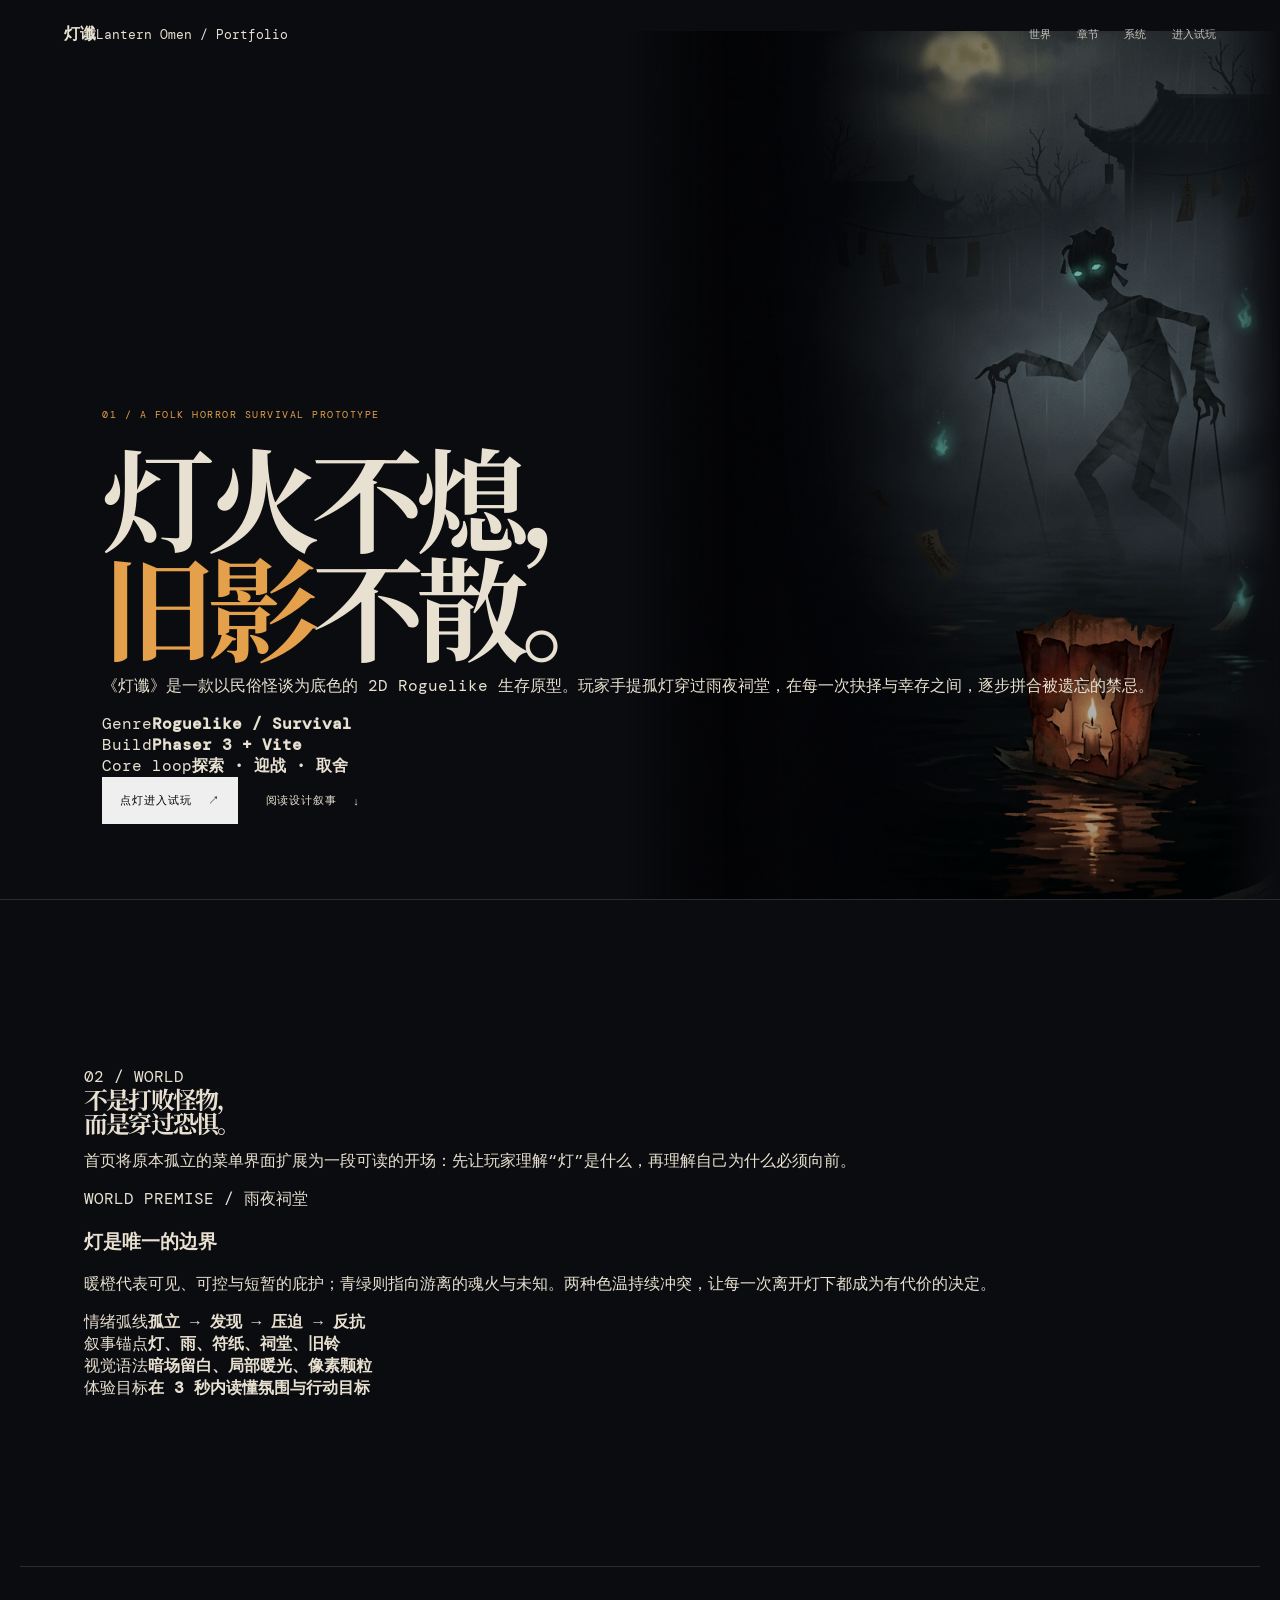
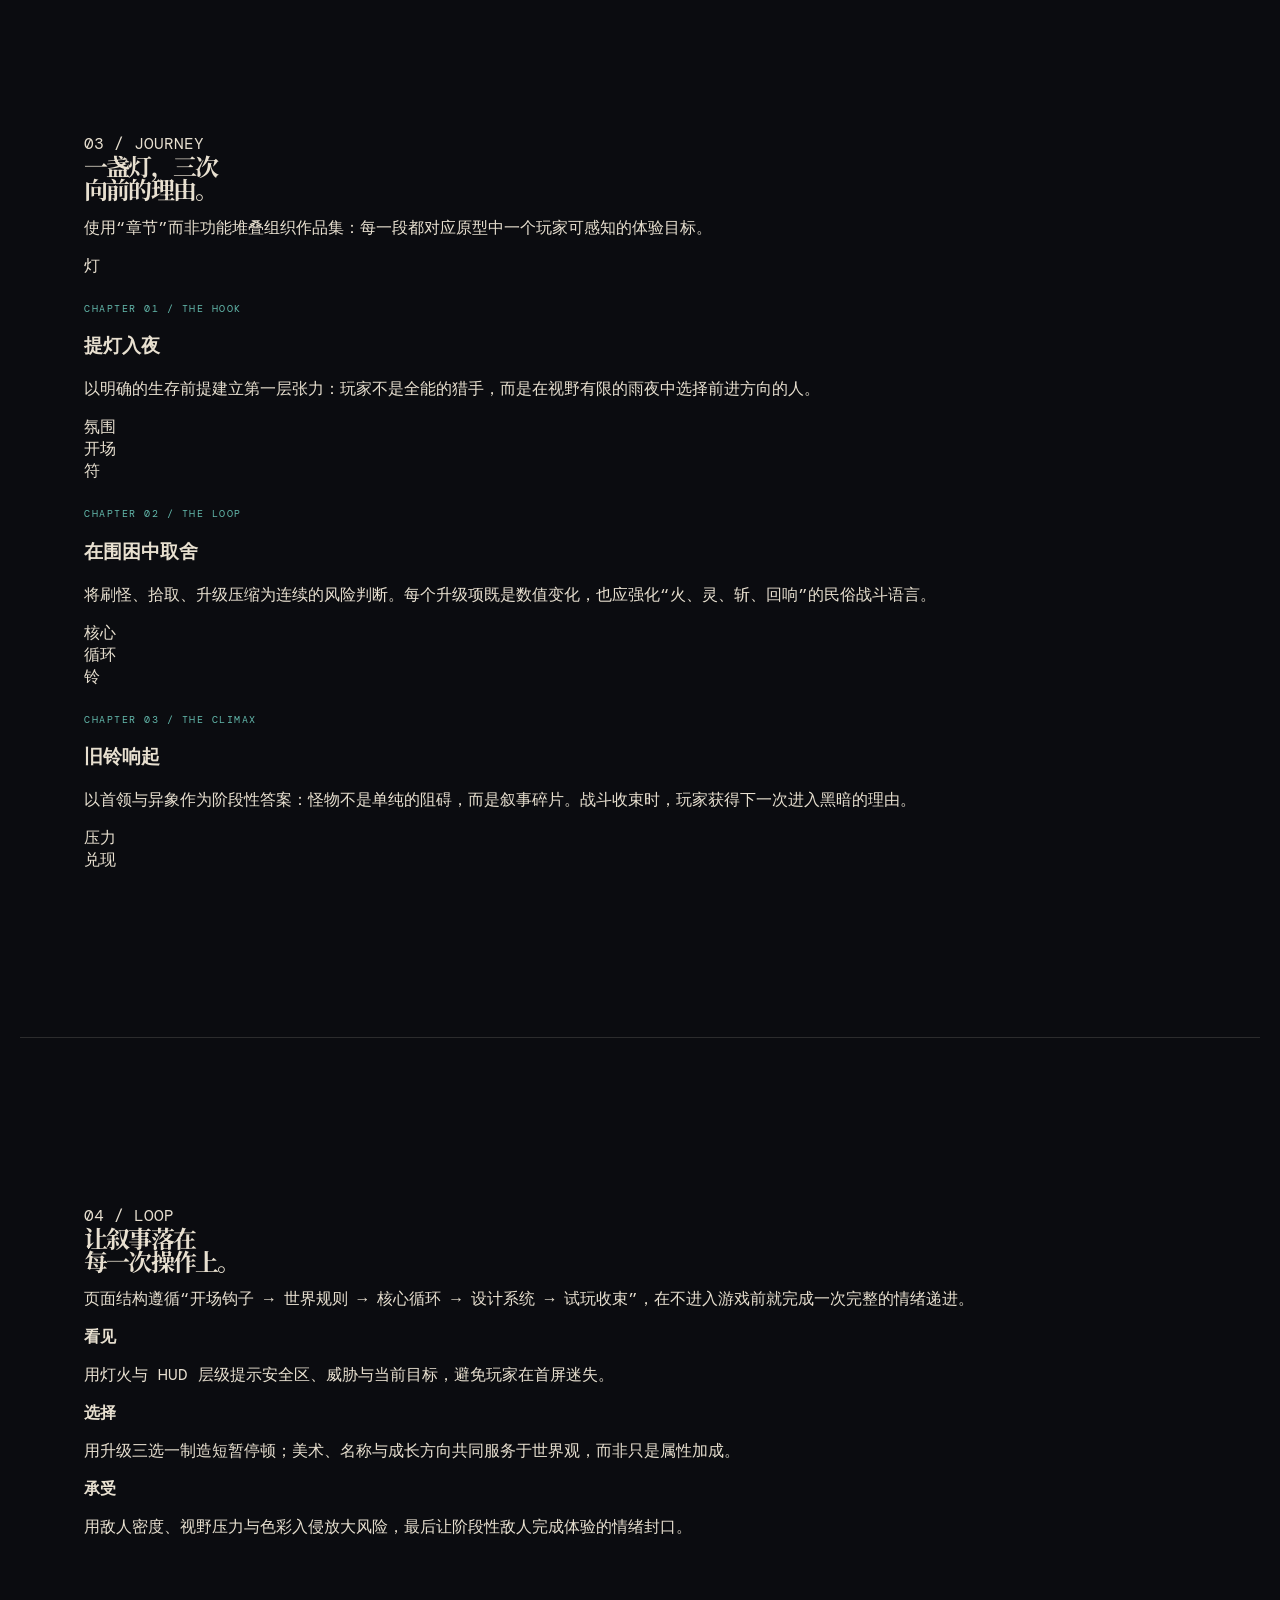
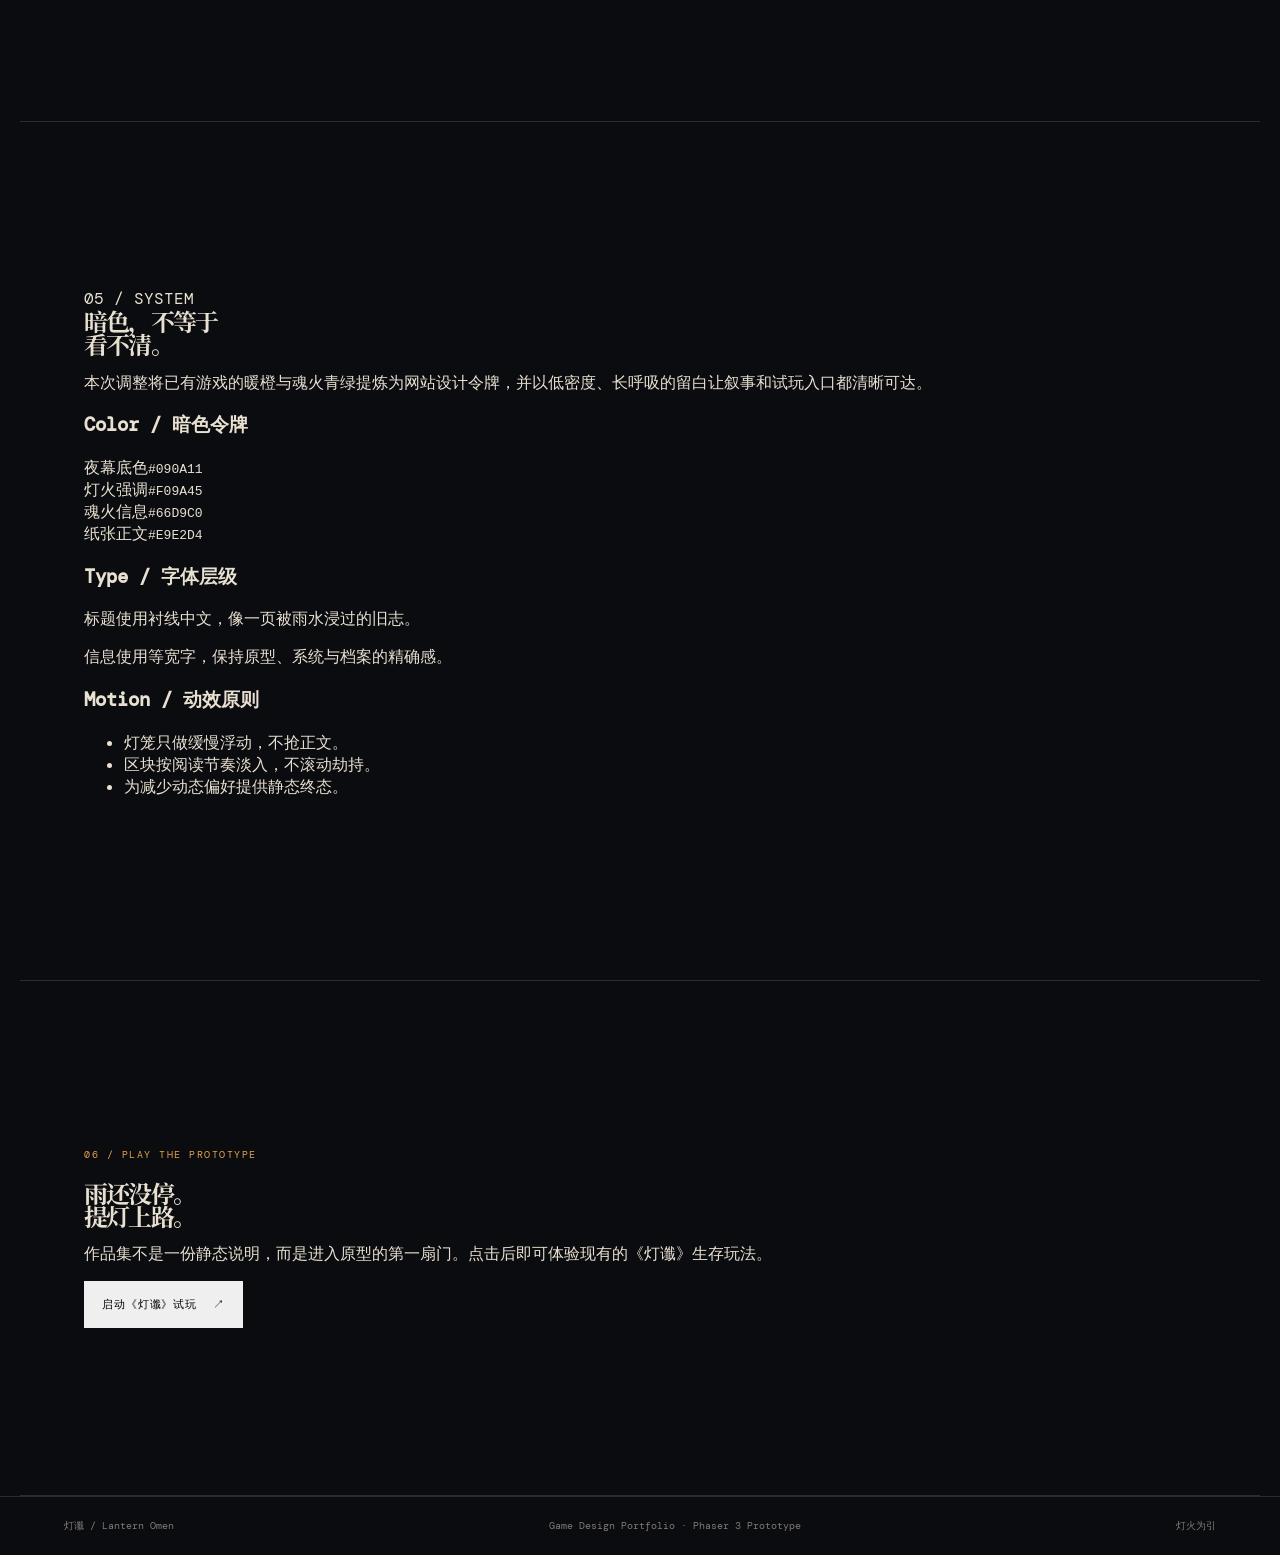
==== commit 4a0fcd52: "Add Seedance ritual cinematic and audio atmosphere" ====
--- a/index.html
+++ b/index.html
@@ -9,8 +9,8 @@
   <style>
     .hero-orb,.hero-lantern{display:none}.hero-inner{position:relative;z-index:2}.hero-illustration{position:absolute;z-index:1;top:3.5%;right:0;bottom:0;width:min(51vw,720px);overflow:hidden;pointer-events:none;mask-image:linear-gradient(to right,transparent 0%,#000 16%,#000 91%,transparent 100%)}.hero-illustration::after{content:"";position:absolute;inset:0;background:linear-gradient(to right,#0a0a12 0%,transparent 27%),linear-gradient(to bottom,rgba(10,10,18,.15),rgba(10,10,18,.25));mix-blend-mode:multiply}.hero-illustration img{display:block;width:100%;height:100%;object-fit:cover;object-position:center 45%;filter:saturate(.76) contrast(1.04) brightness(.88)}@media(max-width:760px){.hero-illustration{width:118vw;right:-42%;top:5%;bottom:7%;opacity:.56;mask-image:linear-gradient(to bottom,transparent 0%,#000 24%,#000 76%,transparent 100%)}.hero-illustration img{object-position:center 43%}}
   </style>
-  <script type="module" crossorigin src="./assets/index-D-wm85l4.js"></script>
-  <link rel="stylesheet" crossorigin href="./assets/index-C-MKJprH.css">
+  <script type="module" crossorigin src="./assets/index-B-nSbAHt.js"></script>
+  <link rel="stylesheet" crossorigin href="./assets/index-BaJW7y3_.css">
 </head>
 <body>
   <div class="noise" aria-hidden="true"></div>
@@ -109,6 +109,7 @@
   <footer class="footer"><span>灯谶 / Lantern Omen</span><span>Game Design Portfolio · Phaser 3 Prototype</span><span class="footer-mark">灯火为引</span></footer>
 
   <div id="game-overlay" class="game-overlay" aria-hidden="true" aria-label="《灯谶》试玩窗口">
+    <button id="audio-toggle" class="audio-toggle" type="button">声音：开</button>
     <button id="close-game" class="game-close" type="button">ESC / 返回作品集</button>
     <div id="status">正在点亮灯火…</div><div id="error-msg" role="alert"></div><div id="debug-log"></div><div id="game-container"></div>
   </div>
--- a/assets/index-BaJW7y3_.css
+++ b/assets/index-BaJW7y3_.css
@@ -0,0 +1 @@
+@import"https://fonts.googleapis.com/css2?family=DM+Mono:wght@400;500&family=Noto+Serif+SC:wght@500;600;700;900&display=swap";:root{--ink:#0b0c10;--ink-2:#11131a;--ink-3:#171a22;--paper:#e8e0d0;--muted:#9a968f;--line:rgba(232,224,208,.15);--fire:#e4a04a;--fire-soft:#f5d49c;--spirit:#63b9ac;--max:1240px}*{box-sizing:border-box}html{scroll-behavior:smooth;background:var(--ink)}body{margin:0;background:var(--ink);color:var(--paper);font-family:DM Mono,monospace;overflow-x:hidden}a{color:inherit;text-decoration:none}.grain{position:fixed;top:0;right:0;bottom:0;left:0;pointer-events:none;z-index:20;opacity:.055;background-image:url("data:image/svg+xml,%3Csvg viewBox='0 0 180 180' xmlns='http://www.w3.org/2000/svg'%3E%3Cfilter id='n'%3E%3CfeTurbulence type='fractalNoise' baseFrequency='.84' numOctaves='3' stitchTiles='stitch'/%3E%3C/filter%3E%3Crect width='100%25' height='100%25' filter='url(%23n)'/%3E%3C/svg%3E")}.site-header{position:fixed;z-index:10;inset:0 0 auto;display:flex;justify-content:space-between;align-items:center;padding:23px clamp(22px,5vw,74px);border-bottom:1px solid transparent;transition:background .2s,border-color .2s}.site-header.is-scrolled{background:#0b0c10e0;border-color:var(--line);-webkit-backdrop-filter:blur(12px);backdrop-filter:blur(12px)}.brand{display:grid;gap:3px}.brand b{font-family:"Noto Serif SC",serif;font-size:22px;line-height:1;color:var(--fire-soft);letter-spacing:.17em}.brand span,.eyebrow,.kicker,.section-index{font-size:10px;color:var(--muted);letter-spacing:.15em;text-transform:uppercase}.nav{display:flex;align-items:center;gap:clamp(14px,2vw,31px)}.nav a{font-size:11px;color:#c8c1b7;transition:color .2s}.nav a:hover,.nav a:focus-visible{color:var(--fire-soft)}.nav .nav-mark{border:1px solid rgba(228,160,74,.55);padding:10px 13px;color:var(--fire-soft)}.hero{min-height:100svh;position:relative;display:flex;align-items:end;padding:142px clamp(22px,8vw,136px) 75px;overflow:hidden;border-bottom:1px solid var(--line);isolation:isolate}.hero-lines{position:absolute;top:0;right:0;bottom:0;left:0;z-index:-3;background-image:linear-gradient(rgba(232,224,208,.042) 1px,transparent 1px),linear-gradient(90deg,rgba(232,224,208,.042) 1px,transparent 1px);background-size:48px 48px;-webkit-mask-image:linear-gradient(to bottom,#000 0%,transparent 94%);mask-image:linear-gradient(to bottom,#000 0%,transparent 94%)}.hero-copy{position:relative;z-index:2;max-width:620px}.eyebrow{display:flex;gap:11px;align-items:center;margin:0 0 20px;color:var(--fire)}.eyebrow span{width:35px;height:1px;background:currentColor}h1,h2{font-family:"Noto Serif SC",serif;font-weight:700;letter-spacing:-.075em;line-height:.97;margin:0}h1{font-size:clamp(58px,8.8vw,128px)}h1 em,h2 em{font-style:normal;color:var(--fire)}.hero-intro{max-width:490px;margin:28px 0 0;color:#c9c1b4;font-family:"Noto Serif SC",serif;font-size:16px;line-height:1.9}.hero-actions{display:flex;gap:12px;flex-wrap:wrap;margin-top:31px}.button{min-height:47px;display:inline-flex;align-items:center;justify-content:center;gap:16px;padding:12px 18px;font-size:11px;letter-spacing:.08em;transition:transform .2s,border-color .2s}.button:hover{transform:translateY(-3px)}.primary{background:var(--fire-soft);color:#251a11;box-shadow:5px 5px #8a5525}.quiet{border:1px solid var(--line);color:var(--paper)}.hero-data{display:flex;gap:34px;margin:45px 0 0;padding-top:16px;border-top:1px solid var(--line)}.hero-data div{display:grid;gap:7px}.hero-data dt{font-size:9px;letter-spacing:.14em;color:var(--muted)}.hero-data dd{margin:0;color:var(--fire-soft);font-size:11px}.gate-scene{position:absolute;z-index:-1;inset:0 0 0 auto;width:min(58vw,880px);overflow:hidden;-webkit-mask-image:linear-gradient(to right,transparent 0%,#000 18%,#000 88%,transparent);mask-image:linear-gradient(to right,transparent 0%,#000 18%,#000 88%,transparent)}.moon-disc{position:absolute;right:11%;top:10%;width:min(30vw,340px);aspect-ratio:1;border-radius:50%;background:radial-gradient(circle at 50% 48%,rgba(255,242,207,.95) 0 3%,rgba(228,160,74,.38) 7%,rgba(132,51,40,.12) 29%,transparent 65%);border:1px solid rgba(228,160,74,.22);box-shadow:0 0 95px #cc483521}.gate-halo{position:absolute;border:1px solid rgba(99,185,172,.21);border-radius:50%;right:18%;top:18%;width:37vw;max-width:560px;aspect-ratio:1;transform:rotate(22deg) scaleX(.62)}.halo-two{width:27vw;max-width:410px;right:25%;top:27%;border-color:#e4a04a3b;transform:rotate(-29deg) scaleX(.8)}.torii{position:absolute;right:8%;bottom:0;width:min(43vw,590px);height:min(75vh,690px);filter:drop-shadow(0 0 30px rgba(228,160,74,.1))}.roof{position:absolute;left:4%;right:4%;height:31px;border:1px solid rgba(232,224,208,.58);background:#121319b8;transform:skew(-19deg)}.roof-back{top:16%;left:12%;right:11%;opacity:.4}.roof-front{top:21%;box-shadow:0 8px #e4a04a21}.gate-post{position:absolute;top:25%;bottom:-7%;width:8%;background:linear-gradient(90deg,#26232a,#674638 49%,#211f26);border:1px solid rgba(232,224,208,.34)}.post-left{left:19%}.post-right{right:19%}.gate-beam{position:absolute;left:16%;right:16%;height:5%;background:#342c2b;border:1px solid rgba(232,224,208,.4)}.beam-top{top:28%}.beam-mid{top:45%;left:22%;right:22%;height:3%}.gate-core{position:absolute;left:29%;right:29%;top:34%;bottom:8%;border:1px solid rgba(228,160,74,.65);background:radial-gradient(ellipse at 50% 58%,#e4a04a40,#0e0f149e 48%,#08090deb);box-shadow:inset 0 0 60px #63b9ac1c,0 0 35px #e4a04a1f}.gate-core:before{content:"";position:absolute;top:12%;right:12%;bottom:12%;left:12%;border:1px solid rgba(232,224,208,.17);border-radius:50%}.gate-core i{position:absolute;width:9px;height:9px;border:1px solid var(--fire-soft);border-radius:50%;box-shadow:0 0 14px #e4a04a99}.gate-core i:nth-child(1){top:16%;left:48%}.gate-core i:nth-child(2){top:30%;left:69%}.gate-core i:nth-child(3){top:55%;left:74%}.gate-core i:nth-child(4){top:72%;left:50%}.gate-core i:nth-child(5){top:55%;left:18%}.gate-core i:nth-child(6){top:30%;left:25%}.seal{position:absolute;z-index:2;background:#e5d0a5;color:#8b2923;font-family:"Noto Serif SC",serif;font-size:23px;padding:13px 8px;box-shadow:2px 3px #0006}.seal-left{left:9%;top:46%;transform:rotate(-10deg)}.seal-right{right:9%;top:35%;transform:rotate(8deg)}.ground-mist{position:absolute;left:-10%;right:-10%;bottom:10%;height:22%;background:linear-gradient(to bottom,transparent,rgba(13,15,19,.82));border-top:1px solid rgba(99,185,172,.15);transform:skewY(-4deg)}.rain{position:absolute;top:-25%;right:-20%;bottom:-25%;left:-20%;background-image:repeating-linear-gradient(112deg,transparent 0 21px,rgba(164,203,201,.13) 22px 23px,transparent 24px 45px);transform:translateY(0);animation:rainfall 5s linear infinite}.rain-b{opacity:.45;animation-duration:8s;transform:scale(1.4) translateY(-30%)}.scene-label{position:absolute;right:14%;bottom:7%;font-size:10px;letter-spacing:.2em;color:#e8e0d091}@keyframes rainfall{to{transform:translateY(17%)}}.chapter{position:relative;max-width:var(--max);margin:auto;padding:clamp(105px,13vw,175px) clamp(22px,5vw,68px);border-bottom:1px solid var(--line)}.section-index{position:absolute;top:clamp(105px,13vw,175px);left:clamp(22px,5vw,68px);color:var(--fire)}.section-index span{color:var(--muted)}.section-copy{margin-left:clamp(0px,13vw,170px);max-width:695px}.section-copy h2{font-size:clamp(40px,6.3vw,78px)}.section-copy h2 span{color:var(--fire)}.section-copy>p:last-child{color:#bdb5aa;font-family:"Noto Serif SC",serif;line-height:1.95;font-size:16px;max-width:600px;margin:24px 0 0}.world-notes{margin:70px 0 0 clamp(0px,13vw,170px);display:grid;grid-template-columns:repeat(3,1fr);border:1px solid var(--line)}.world-notes article{padding:25px;border-right:1px solid var(--line);background:linear-gradient(145deg,#1d1f28bd,#0f10167a)}.world-notes article:last-child{border:0}.world-notes b{font-size:10px;color:var(--spirit)}.world-notes h3{font-family:"Noto Serif SC",serif;font-size:23px;margin:38px 0 11px;letter-spacing:-.04em}.world-notes p{font-size:12px;line-height:1.8;color:#aaa59e;margin:0}.design-grid{margin:70px 0 0 clamp(0px,13vw,170px);display:grid;grid-template-columns:repeat(3,1fr);gap:13px}.design-card{min-height:340px;display:flex;flex-direction:column;padding:25px;border:1px solid var(--line);background:var(--ink-2);transition:border-color .2s,transform .2s}.design-card:hover{border-color:#e4a04a99;transform:translateY(-5px)}.card-mark{width:58px;aspect-ratio:1;display:grid;place-items:center;border:1px solid rgba(228,160,74,.5);color:var(--fire-soft);font-family:"Noto Serif SC",serif;font-size:28px;background:radial-gradient(circle,rgba(228,160,74,.19),transparent 70%)}.kicker{color:var(--spirit);margin:25px 0 11px}.design-card h3{font-family:"Noto Serif SC",serif;font-size:27px;letter-spacing:-.04em;margin:0}.design-card>p:not(.kicker){font-family:"Noto Serif SC",serif;font-size:13px;line-height:1.85;color:#aaa59e;margin:14px 0}.design-card small{margin-top:auto;color:var(--fire);font-size:10px;letter-spacing:.07em}.system-layout{margin:70px 0 0 clamp(0px,13vw,170px);display:grid;grid-template-columns:1.3fr .9fr;gap:13px}.token-card,.principle-card{border:1px solid var(--line);background:var(--ink-2);padding:28px}.swatches{margin-top:27px;display:grid;grid-template-columns:repeat(2,1fr);gap:1px;background:var(--line)}.swatches div{padding:17px;background:#151720;display:flex;align-items:center;gap:9px;font-size:11px}.swatches i{display:block;width:17px;height:17px}.swatches code{margin-left:auto;color:#8e8a84;font-size:9px}.swatches .ink{background:#0b0c10;border:1px solid #3f4248}.swatches .fire{background:#e4a04a}.swatches .spirit{background:#63b9ac}.swatches .paper{background:#e8e0d0}.principle-card ul{margin:27px 0 0;padding:0;list-style:none;display:grid;gap:17px;color:#bcb5aa;font-family:"Noto Serif SC",serif;font-size:14px}.principle-card li{padding-left:17px;position:relative}.principle-card li:before{content:"/";position:absolute;left:0;color:var(--spirit)}.closing{min-height:70svh;display:grid;place-items:center;text-align:center;padding:110px 20px;position:relative;overflow:hidden;background:radial-gradient(circle at 50% 46%,rgba(228,160,74,.13),transparent 30%),#0a0b10}.closing h2{font-size:clamp(48px,6vw,84px)}.closing p:not(.eyebrow){color:#a9a39a;margin:22px auto 29px;font-family:"Noto Serif SC",serif}.closing-seal{position:absolute;font-family:"Noto Serif SC",serif;font-size:min(48vw,600px);color:#e4a04a09;line-height:1;pointer-events:none}footer{display:flex;justify-content:space-between;padding:22px clamp(22px,5vw,74px);font-size:10px;color:#7f7b76;border-top:1px solid var(--line)}.reveal{opacity:0;transform:translateY(24px);transition:opacity .65s ease,transform .65s cubic-bezier(.2,.8,.2,1)}.reveal.visible{opacity:1;transform:none}@media(max-width:780px){.site-header{padding:18px}.nav a:not(.nav-mark){display:none}.hero{padding:132px 22px 55px}.gate-scene{width:118vw;right:-42%;opacity:.62}.torii{width:78vw;height:490px;right:9%;bottom:-5%}.moon-disc{width:230px;right:18%;top:16%}.hero-copy{max-width:100%}h1{font-size:clamp(57px,16vw,89px)}.hero-intro{font-size:14px;max-width:440px}.hero-data{gap:13px;flex-wrap:wrap}.hero-data div{min-width:43%}.chapter{padding:95px 22px}.section-index{position:static;margin-bottom:28px}.section-copy,.world-notes,.design-grid,.system-layout{margin-left:0}.world-notes,.design-grid,.system-layout{grid-template-columns:1fr;margin-top:42px}.world-notes article{border-right:0;border-bottom:1px solid var(--line)}.world-notes article:last-child{border-bottom:0}.design-card{min-height:280px}.closing{min-height:60svh}footer{gap:9px;flex-direction:column}.scene-label{display:none}}@media(prefers-reduced-motion:reduce){*,*:before,*:after{animation-duration:.01ms!important;animation-iteration-count:1!important;transition-duration:.01ms!important;scroll-behavior:auto!important}.reveal{opacity:1;transform:none}}body.game-active{overflow:hidden}button{font:inherit}.button,.nav-mark{border:0;cursor:pointer}.play{background:linear-gradient(135deg,rgba(228,160,74,.08),transparent 55%),var(--ink-2)}.play .button{margin-top:31px}.game-overlay{position:fixed;top:0;right:0;bottom:0;left:0;z-index:100;display:none;flex-direction:column;background:#08090d;color:var(--paper)}.game-overlay.is-open{display:flex}.game-toolbar{height:58px;flex:0 0 58px;display:flex;align-items:center;justify-content:space-between;padding:0 clamp(16px,3vw,42px);border-bottom:1px solid rgba(232,224,208,.15);background:#0e0f15f5}.game-toolbar div{display:flex;align-items:baseline;gap:10px}.game-toolbar b{font-family:"Noto Serif SC",serif;letter-spacing:.15em;color:var(--fire-soft);font-size:18px}.game-toolbar span{font-size:10px;color:var(--muted);letter-spacing:.1em}.game-close{padding:8px 11px;border:1px solid rgba(228,160,74,.5);background:transparent;color:var(--fire-soft);font-size:11px;cursor:pointer}.game-close:hover{background:#e4a04a21}kbd{margin-left:6px;color:#bdb5aa;font-size:10px}.game-container{position:relative;flex:1;min-height:0;display:flex;align-items:center;justify-content:center;overflow:hidden}.game-container canvas{max-width:100%;max-height:100%;image-rendering:pixelated}.game-status{position:fixed;z-index:102;left:50%;top:50%;transform:translate(-50%,-50%);padding:14px 18px;border:1px solid rgba(228,160,74,.42);background:#08090de0;color:var(--fire-soft);font-size:12px;letter-spacing:.06em}.game-status.hidden{display:none}.game-error{position:fixed;z-index:103;left:50%;top:50%;width:min(560px,calc(100vw - 36px));transform:translate(-50%,-50%);padding:20px;border:1px solid rgba(196,30,58,.85);background:#211014;color:#f2d3d6;font:12px/1.6 monospace;white-space:pre-wrap}.game-debug{position:fixed;right:10px;bottom:10px;z-index:101;max-width:min(45vw,480px);max-height:28vh;margin:0;overflow:auto;padding:8px;background:#0009;color:#74dcb9;font:10px/1.45 monospace;pointer-events:none}.game-overlay:not(.is-debug) .game-debug{display:none}@media(max-width:780px){.game-toolbar{height:52px;flex-basis:52px;padding:0 14px}.game-toolbar span,.game-debug{display:none}.game-container{align-items:flex-start;padding-top:18px}.game-container canvas{width:100%!important;height:auto!important}.game-status{width:calc(100vw - 42px);text-align:center}}.ritual-cinematic{position:absolute;top:0;right:0;bottom:0;left:0;z-index:130;display:grid;place-items:center;pointer-events:none;opacity:0;transition:opacity .32s ease;background:radial-gradient(circle,#0d0f1214,#040508c7)}.ritual-cinematic.is-active{opacity:1}.ritual-cinematic video{width:min(100%,1280px);height:100%;object-fit:cover;filter:saturate(.86) contrast(1.08) brightness(.92);mix-blend-mode:screen}.ritual-cinematic:after{content:"天灯诏令 · 黑雨暂退";position:absolute;left:50%;bottom:9%;transform:translate(-50%);padding:10px 18px;border:1px solid rgba(255,221,102,.75);background:#08090dc2;color:#fd6;font:12px DM Mono,monospace;letter-spacing:.16em;text-shadow:0 0 14px rgba(255,221,102,.5)}.audio-toggle{margin-left:auto;margin-right:14px;padding:7px 10px;border:1px solid rgba(99,185,172,.42);background:#63b9ac14;color:#9ee8d9;font-size:10px;letter-spacing:.05em;cursor:pointer}.audio-toggle:hover{background:#63b9ac2e}@media(max-width:780px){.ritual-cinematic:after{bottom:7%;font-size:10px;letter-spacing:.08em}.audio-toggle{margin-right:8px}}
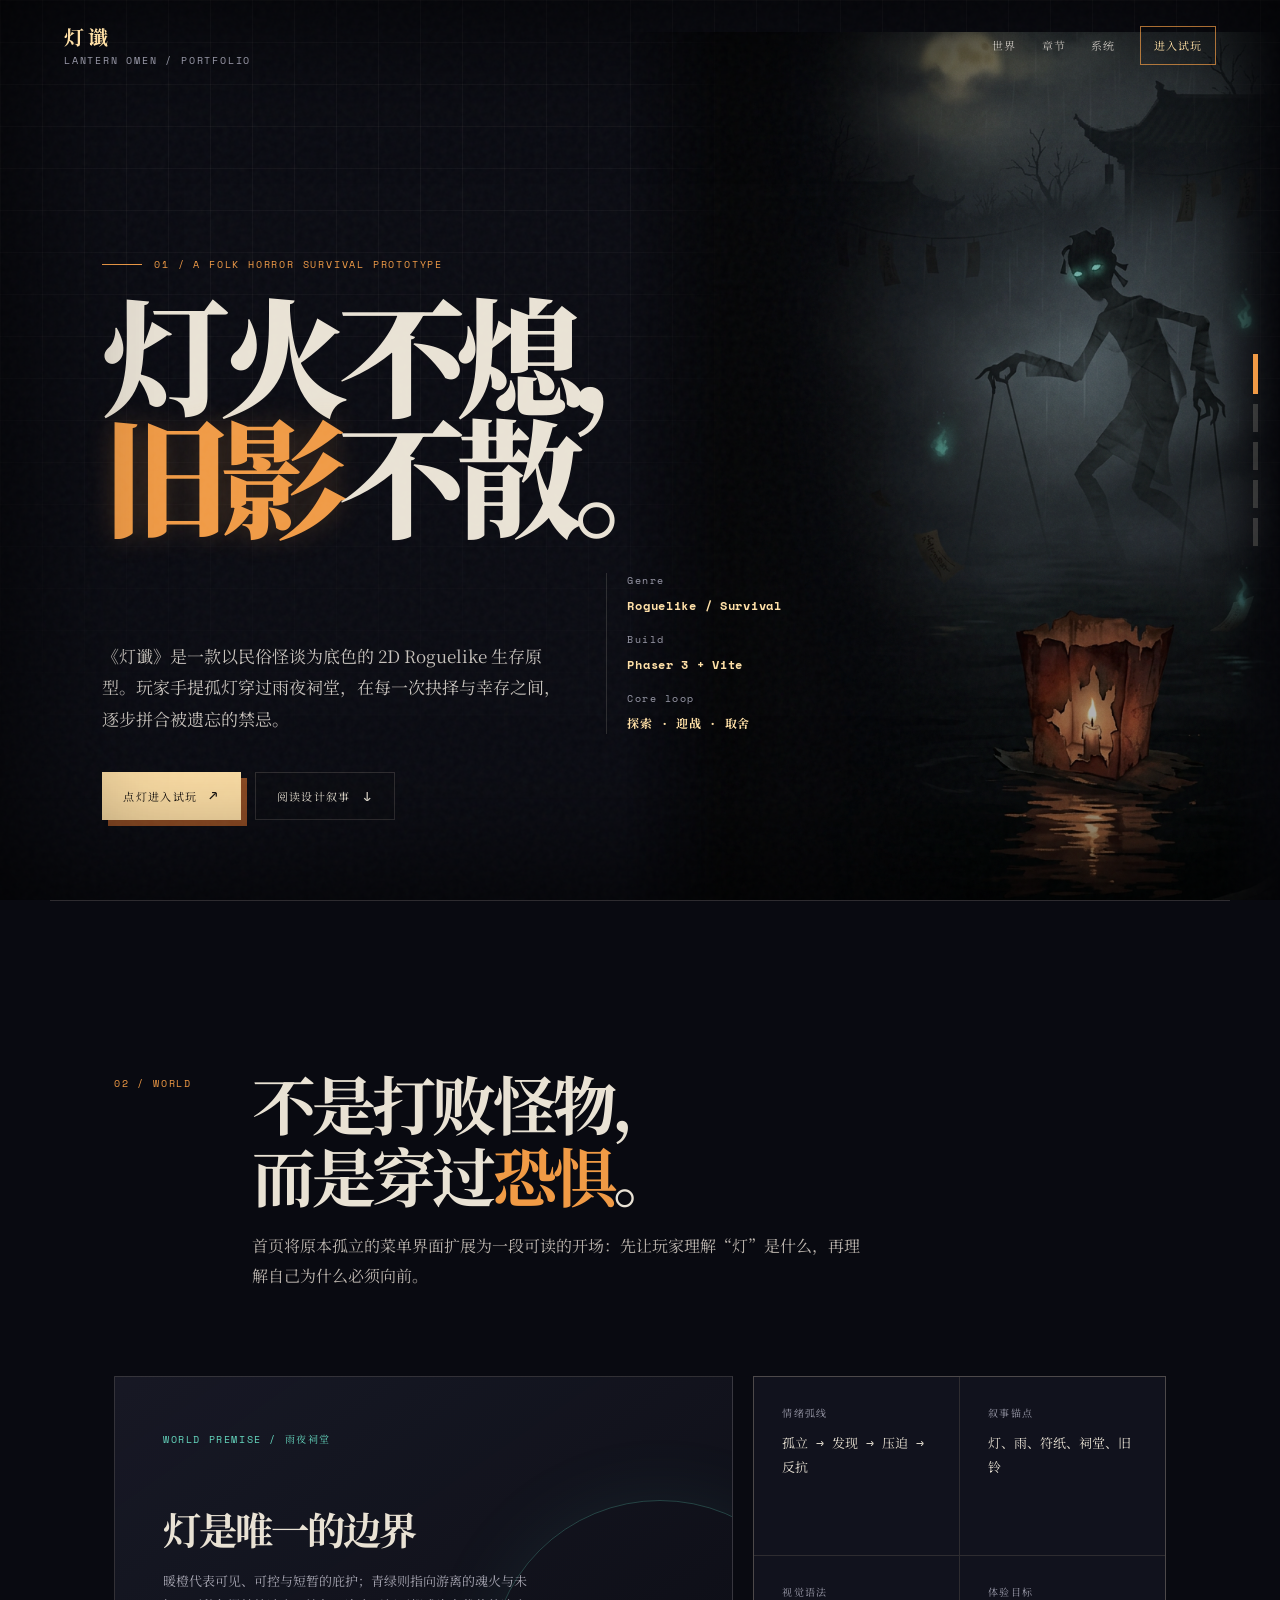
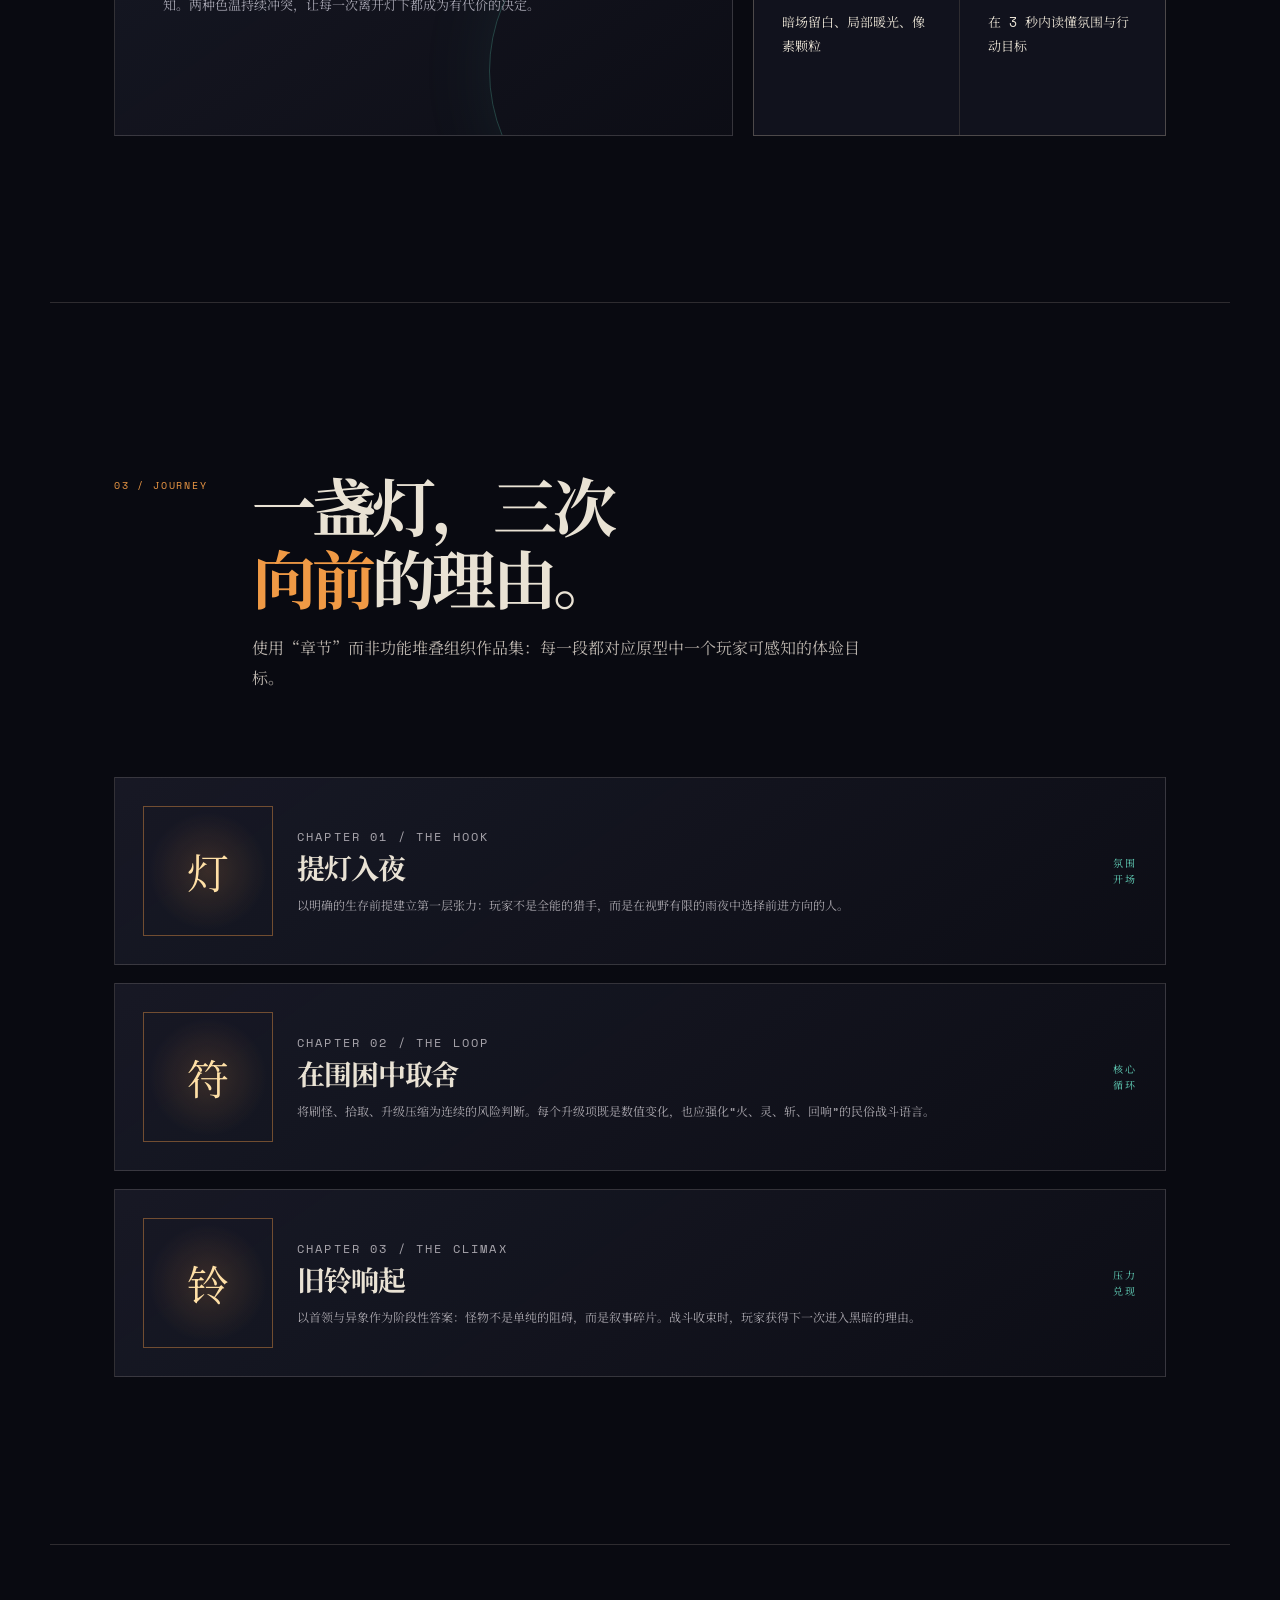
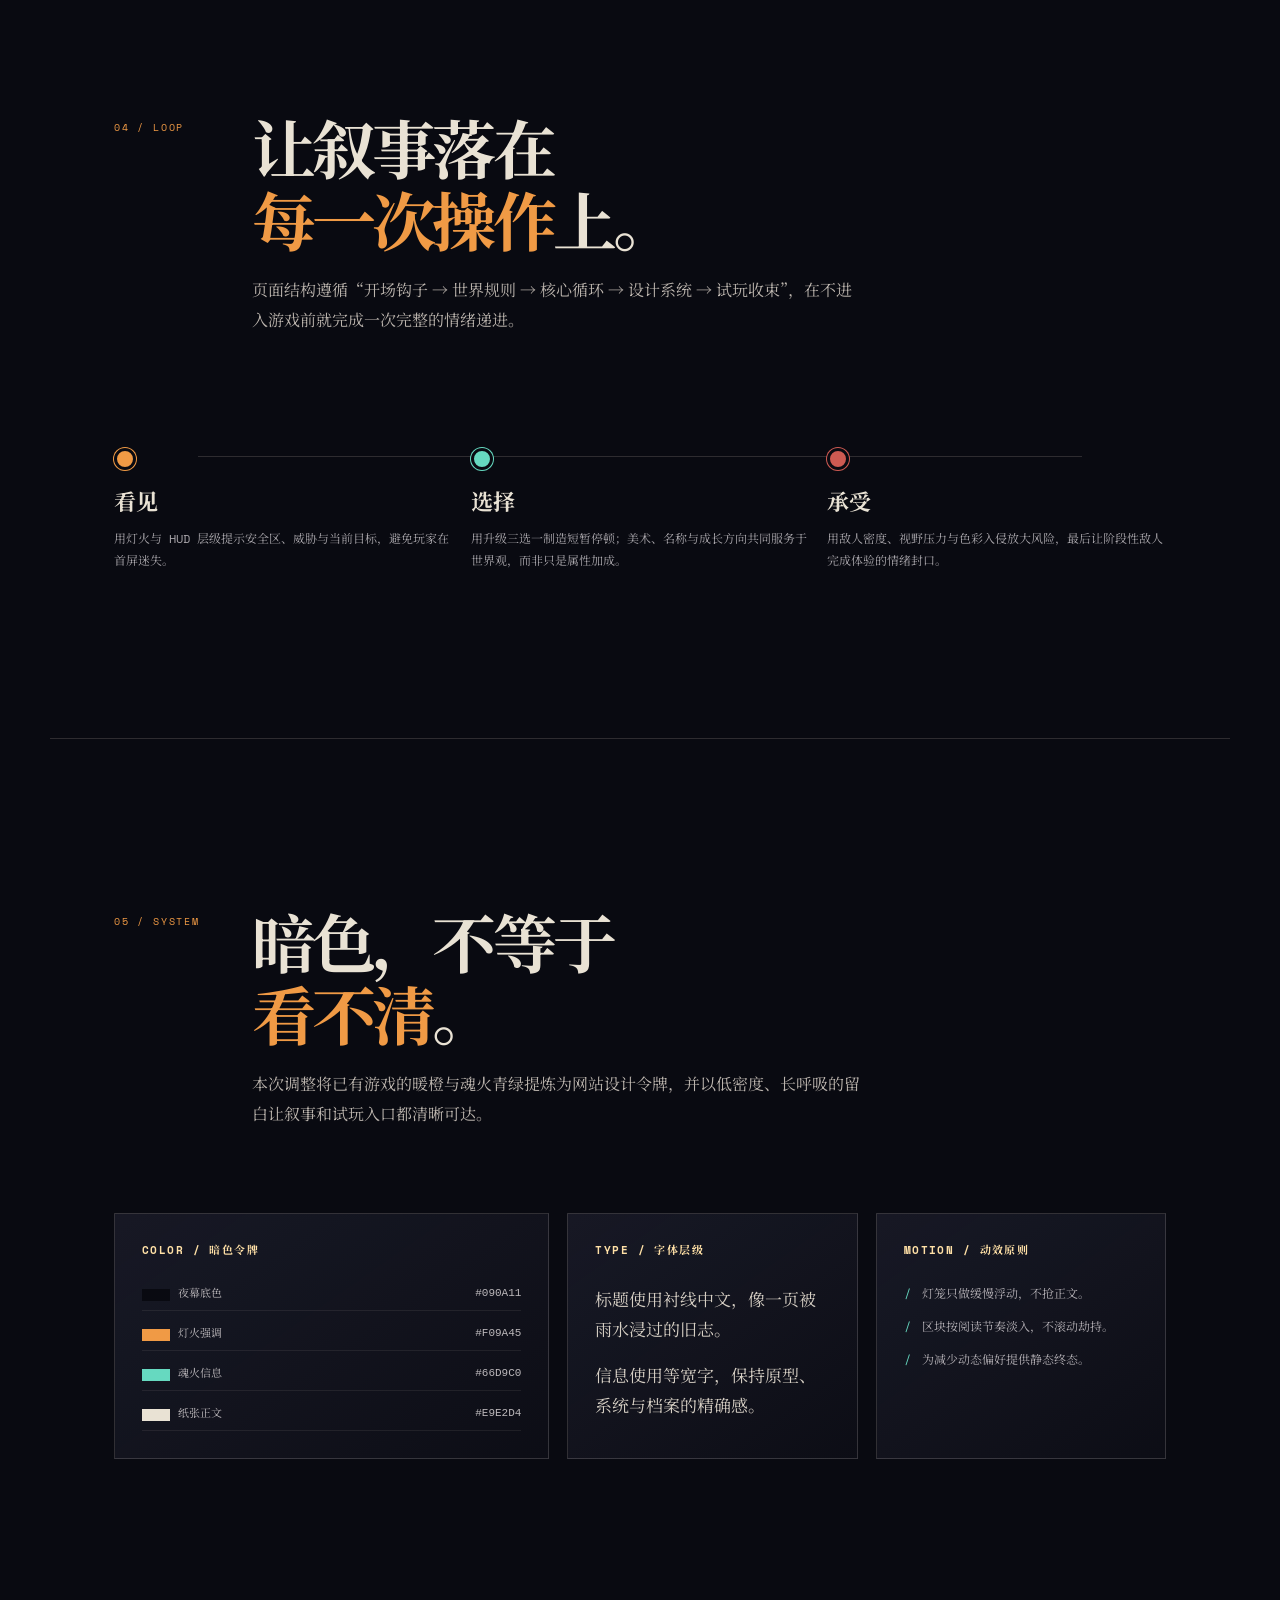
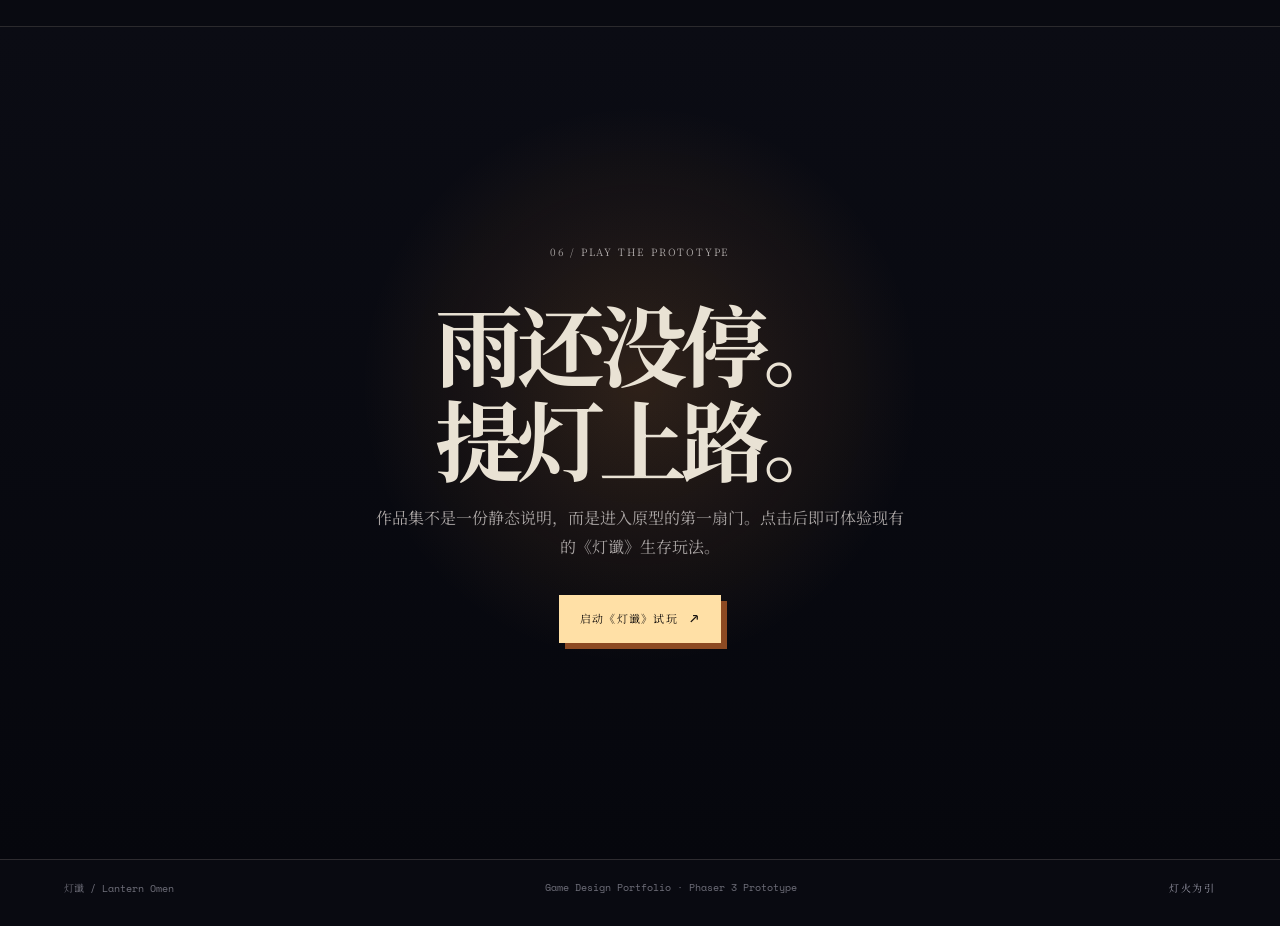
==== commit df6fd8d1: "Restore original portfolio typography and layout" ====
--- a/index.html
+++ b/index.html
@@ -9,8 +9,11 @@
   <style>
     .hero-orb,.hero-lantern{display:none}.hero-inner{position:relative;z-index:2}.hero-illustration{position:absolute;z-index:1;top:3.5%;right:0;bottom:0;width:min(51vw,720px);overflow:hidden;pointer-events:none;mask-image:linear-gradient(to right,transparent 0%,#000 16%,#000 91%,transparent 100%)}.hero-illustration::after{content:"";position:absolute;inset:0;background:linear-gradient(to right,#0a0a12 0%,transparent 27%),linear-gradient(to bottom,rgba(10,10,18,.15),rgba(10,10,18,.25));mix-blend-mode:multiply}.hero-illustration img{display:block;width:100%;height:100%;object-fit:cover;object-position:center 45%;filter:saturate(.76) contrast(1.04) brightness(.88)}@media(max-width:760px){.hero-illustration{width:118vw;right:-42%;top:5%;bottom:7%;opacity:.56;mask-image:linear-gradient(to bottom,transparent 0%,#000 24%,#000 76%,transparent 100%)}.hero-illustration img{object-position:center 43%}}
   </style>
-  <script type="module" crossorigin src="./assets/index-B-nSbAHt.js"></script>
-  <link rel="stylesheet" crossorigin href="./assets/index-BaJW7y3_.css">
+  <script type="module" crossorigin src="./assets/index-C3O-PloF.js"></script>
+  <link rel="stylesheet" crossorigin href="./assets/index-C-MKJprH.css">
+  <style>
+    .ritual-cinematic{position:absolute;inset:0;z-index:130;display:grid;place-items:center;pointer-events:none;opacity:0;transition:opacity .32s ease;background:radial-gradient(circle,rgba(13,15,18,.08),rgba(4,5,8,.78))}.ritual-cinematic.is-active{opacity:1}.ritual-cinematic video{width:min(100%,1280px);height:100%;object-fit:cover;filter:saturate(.86) contrast(1.08) brightness(.92);mix-blend-mode:screen}.ritual-cinematic::after{content:'天灯诏令 · 黑雨暂退';position:absolute;left:50%;bottom:9%;transform:translateX(-50%);padding:10px 18px;border:1px solid rgba(255,221,102,.75);background:rgba(8,9,13,.76);color:#ffdd66;font:12px monospace;letter-spacing:.16em;text-shadow:0 0 14px rgba(255,221,102,.5)}.audio-toggle{position:fixed;top:16px;right:158px;z-index:142;padding:7px 10px;border:1px solid rgba(99,185,172,.42);background:rgba(8,9,13,.78);color:#9ee8d9;font-size:10px;letter-spacing:.05em;cursor:pointer}@media(max-width:760px){.ritual-cinematic::after{bottom:7%;font-size:10px;letter-spacing:.08em}.audio-toggle{right:132px;top:12px}}
+  </style>
 </head>
 <body>
   <div class="noise" aria-hidden="true"></div>
--- a/assets/index-C-MKJprH.css
+++ b/assets/index-C-MKJprH.css
@@ -0,0 +1 @@
+@import"https://fonts.googleapis.com/css2?family=Noto+Serif+SC:wght@600;700;900&family=Orbitron:wght@500;700;800&family=Space+Mono:wght@400;700&display=swap";:root{--ink: #090a11;--ink-soft: #11121d;--panel: rgba(20, 21, 32, .82);--paper: #e9e2d4;--muted: #9a9aa9;--line: rgba(232, 224, 208, .16);--lantern: #f09a45;--lantern-hot: #ffe0a6;--spirit: #66d9c0;--blood: #ce5a52;--max: 1180px}*{box-sizing:border-box}html{scroll-behavior:smooth;background:var(--ink)}body{margin:0;background:var(--ink);color:var(--paper);font-family:Space Mono,"Noto Serif SC",monospace;overflow-x:hidden}button,a{font:inherit}a{color:inherit;text-decoration:none}button{border:0}.noise,.vignette{position:fixed;pointer-events:none;top:0;right:0;bottom:0;left:0;z-index:20}.noise{opacity:.1;background-image:url("data:image/svg+xml,%3Csvg viewBox='0 0 160 160' xmlns='http://www.w3.org/2000/svg'%3E%3Cfilter id='n'%3E%3CfeTurbulence type='fractalNoise' baseFrequency='.9' numOctaves='3' stitchTiles='stitch'/%3E%3C/filter%3E%3Crect width='100%25' height='100%25' filter='url(%23n)' opacity='.38'/%3E%3C/svg%3E");mix-blend-mode:screen}.vignette{box-shadow:inset 0 0 12vw #000000e6}.site-header{position:fixed;z-index:30;top:0;left:0;right:0;display:flex;justify-content:space-between;align-items:center;padding:22px clamp(20px,5vw,72px);border-bottom:1px solid transparent;transition:.25s ease}.site-header.is-scrolled{background:#090a11d6;border-color:var(--line);-webkit-backdrop-filter:blur(16px);backdrop-filter:blur(16px)}.wordmark{display:grid;gap:2px;letter-spacing:.14em;text-transform:uppercase}.wordmark strong{font-family:"Noto Serif SC",serif;color:var(--lantern-hot);font-size:20px;letter-spacing:.2em}.wordmark small,.eyebrow,.kicker,.chapter-no,.meta,.footer-mark{color:var(--muted);font-size:10px;letter-spacing:.18em;text-transform:uppercase}.nav{display:flex;align-items:center;gap:clamp(12px,2vw,30px)}.nav a{font-size:11px;color:#c7c2bc;letter-spacing:.08em;transition:color .2s}.nav a:hover,.nav a:focus-visible{color:var(--lantern-hot)}.nav .nav-cta{padding:10px 13px;border:1px solid rgba(240,154,69,.7);color:var(--lantern-hot)}.progress{position:fixed;z-index:31;right:22px;top:50%;display:grid;gap:10px;transform:translateY(-50%)}.progress a{width:5px;height:28px;background:#e9e2d42e;transition:background .25s,height .25s}.progress a.active,.progress a:hover{height:40px;background:var(--lantern)}.hero{min-height:100svh;position:relative;display:grid;align-items:end;padding:140px clamp(20px,8vw,130px) 80px;overflow:hidden;isolation:isolate}.hero-grid{position:absolute;top:0;right:0;bottom:0;left:0;z-index:-3;background-image:linear-gradient(rgba(233,226,212,.045) 1px,transparent 1px),linear-gradient(90deg,rgba(233,226,212,.045) 1px,transparent 1px);background-size:42px 42px;-webkit-mask-image:linear-gradient(to bottom,#000 20%,transparent 92%);mask-image:linear-gradient(to bottom,#000 20%,transparent 92%)}.hero-orb{position:absolute;z-index:-2;width:min(62vw,820px);aspect-ratio:1;right:-8%;top:8%;border-radius:50%;background:radial-gradient(circle at 40% 43%,rgba(255,224,166,.98) 0 2%,rgba(240,154,69,.64) 5%,rgba(206,90,82,.22) 22%,transparent 58%);filter:blur(2px);animation:breathe 7s ease-in-out infinite}.hero-orb:before,.hero-orb:after{content:"";position:absolute;top:17%;right:17%;bottom:17%;left:17%;border:1px solid rgba(240,154,69,.33);border-radius:50%;transform:rotate(25deg) scaleX(.5)}.hero-orb:after{top:28%;right:28%;bottom:28%;left:28%;transform:rotate(-46deg) scaleX(1.6);border-color:#66d9c033}.hero-lantern{position:absolute;z-index:-1;right:clamp(9%,18vw,25%);bottom:12%;width:96px;height:168px;border:2px solid rgba(255,224,166,.7);border-radius:48px 48px 15px 15px;box-shadow:0 0 18px #f09a4580,0 0 80px #f09a4552;animation:float 5s ease-in-out infinite}.hero-lantern:before{content:"";position:absolute;width:46px;height:22px;border:2px solid rgba(255,224,166,.8);border-bottom:0;border-radius:30px 30px 0 0;left:23px;top:-25px}.hero-lantern:after{content:"";position:absolute;top:13px;right:13px;bottom:13px;left:13px;border-radius:36px 36px 8px 8px;background:radial-gradient(ellipse at 50% 45%,#fff7d8,#ffb762 26%,#d95b34 55%,transparent 70%);box-shadow:0 0 40px #f09a45}.hero-inner{max-width:var(--max);width:100%}.hero .eyebrow{color:var(--lantern);display:flex;gap:12px;align-items:center;margin-bottom:20px}.hero .eyebrow:before{content:"";height:1px;width:40px;background:currentColor}h1{margin:0;max-width:800px;font-family:"Noto Serif SC",serif;font-size:clamp(52px,10vw,138px);letter-spacing:-.08em;line-height:.94;font-weight:900;text-wrap:balance}h1 em{font-style:normal;color:var(--lantern);text-shadow:0 0 28px rgba(240,154,69,.24)}.hero-summary{display:grid;grid-template-columns:minmax(0,460px) minmax(180px,260px);gap:44px;align-items:end;margin:40px 0 0}.hero-summary p{color:#c7c2bc;font-family:"Noto Serif SC",serif;font-size:17px;line-height:1.85;margin:0}.hero-facts{border-left:1px solid var(--line);padding-left:20px;display:grid;gap:16px}.hero-facts span{display:block;color:var(--muted);font-size:10px;letter-spacing:.15em;margin-bottom:4px}.hero-facts strong{color:var(--lantern-hot);font-size:12px;letter-spacing:.06em}.actions{margin-top:38px;display:flex;flex-wrap:wrap;gap:14px}.button{min-height:48px;padding:14px 21px;display:inline-flex;justify-content:center;align-items:center;gap:11px;letter-spacing:.12em;font-size:11px;text-transform:uppercase;cursor:pointer;transition:transform .2s ease,background .2s ease,color .2s ease}.button:hover{transform:translateY(-3px)}.button-primary{color:#15100d;background:var(--lantern-hot);box-shadow:6px 6px #8d4a22}.button-secondary{border:1px solid var(--line);color:var(--paper);background:#090a1126}.button .arrow{font-size:17px;line-height:0}.content{position:relative}.chapter{position:relative;max-width:var(--max);margin:0 auto;padding:clamp(100px,13vw,180px) clamp(20px,5vw,64px);border-top:1px solid var(--line)}.chapter-head{display:grid;grid-template-columns:110px minmax(0,1fr);gap:28px;margin-bottom:clamp(42px,7vw,84px)}.chapter-no{color:var(--lantern);padding-top:9px}.chapter-title{font-family:"Noto Serif SC",serif;margin:0;font-size:clamp(34px,5vw,66px);letter-spacing:-.06em;line-height:1.12}.chapter-title span{color:var(--lantern)}.chapter-lead{max-width:610px;margin:20px 0 0;color:#bcb5ae;line-height:1.9;font-family:"Noto Serif SC",serif;font-size:16px}.world-grid{display:grid;grid-template-columns:1.2fr .8fr;gap:20px}.world-card,.case-card,.system-card{border:1px solid var(--line);background:linear-gradient(145deg,#1a1b28db,#0d0e17cc)}.world-card{padding:clamp(25px,4vw,48px);min-height:360px;overflow:hidden;position:relative}.world-card:before{content:"";position:absolute;right:-16%;bottom:-30%;width:340px;height:340px;border:1px solid rgba(102,217,192,.25);border-radius:50%;box-shadow:0 0 80px #66d9c014}.world-card h3{max-width:360px;position:relative;margin:52px 0 12px;font-family:"Noto Serif SC",serif;font-size:clamp(28px,3vw,42px);letter-spacing:-.05em}.world-card p{max-width:380px;position:relative;color:#a7a6b2;line-height:1.85;font-size:13px}.world-card .tag{color:var(--spirit);font-size:10px;letter-spacing:.16em}.world-meta{display:grid;grid-template-columns:repeat(2,1fr);gap:1px;background:var(--line);border:1px solid var(--line)}.world-meta div{background:var(--ink-soft);padding:28px}.world-meta span{color:var(--muted);display:block;letter-spacing:.14em;font-size:10px;margin-bottom:9px}.world-meta b{color:var(--paper);font-size:13px;font-weight:400;line-height:1.6}.case-stack{display:grid;gap:18px}.case-card{display:grid;grid-template-columns:130px minmax(0,1fr) 90px;gap:24px;align-items:center;padding:28px;transition:.25s ease}.case-card:hover{border-color:#f09a45a6;transform:translate(8px)}.case-symbol{aspect-ratio:1;border:1px solid rgba(240,154,69,.42);display:grid;place-items:center;font-family:"Noto Serif SC",serif;color:var(--lantern-hot);font-size:42px;background:radial-gradient(circle,rgba(240,154,69,.16),transparent 65%)}.case-card h3{margin:0 0 8px;font-family:"Noto Serif SC",serif;font-size:28px;letter-spacing:-.04em}.case-card p{margin:0;color:#a9a6ad;font-size:12px;line-height:1.75}.case-card .meta{color:var(--spirit);text-align:right}.timeline{position:relative;display:grid;grid-template-columns:repeat(3,1fr);gap:18px}.timeline:before{content:"";position:absolute;top:37px;left:8%;right:8%;height:1px;background:var(--line)}.timeline-item{position:relative;padding-top:66px}.timeline-item:before{content:"";position:absolute;top:29px;left:0;width:16px;height:16px;border:3px solid var(--ink);background:var(--lantern);border-radius:50%;box-shadow:0 0 0 1px var(--lantern)}.timeline-item:nth-child(2):before{background:var(--spirit);box-shadow:0 0 0 1px var(--spirit)}.timeline-item:nth-child(3):before{background:var(--blood);box-shadow:0 0 0 1px var(--blood)}.timeline-item b{display:block;margin-bottom:12px;font-family:"Noto Serif SC",serif;font-size:22px}.timeline-item p{color:#aaa7ac;font-size:12px;line-height:1.8;margin:0}.system-grid{display:grid;grid-template-columns:1.2fr .8fr .8fr;gap:18px}.system-card{padding:27px;min-height:232px}.system-card h3{font-size:11px;color:var(--lantern-hot);letter-spacing:.13em;text-transform:uppercase;margin:0 0 26px}.token-list{display:grid;gap:13px}.token-list div{display:flex;justify-content:space-between;align-items:center;border-bottom:1px solid rgba(233,226,212,.08);padding-bottom:9px;font-size:11px;color:#bcb8bb}.swatch{display:inline-block;width:28px;height:12px;margin-right:8px;vertical-align:middle}.design-rule{margin:0;font-family:"Noto Serif SC",serif;color:#d6cfc4;line-height:1.75;font-size:17px}.design-rule+.design-rule{margin-top:16px}.small-list{padding:0;margin:0;list-style:none;display:grid;gap:13px;color:#b3afb4;font-size:12px;line-height:1.65}.small-list li{padding-left:18px;position:relative}.small-list li:before{content:"/";position:absolute;left:0;color:var(--spirit)}.final{min-height:72svh;max-width:none;display:grid;align-items:center;text-align:center;background:radial-gradient(circle at 50% 43%,rgba(240,154,69,.16),transparent 35%),linear-gradient(#0b0c14,#06070d)}.final-inner{max-width:840px;margin:auto;padding:50px 20px}.final h2{font-family:"Noto Serif SC",serif;font-size:clamp(42px,7vw,88px);letter-spacing:-.07em;margin:18px 0;line-height:1.08}.final p{max-width:530px;margin:0 auto 33px;color:#aaa5a4;font-family:"Noto Serif SC",serif;line-height:1.85}.footer{padding:20px clamp(20px,5vw,72px) 30px;display:flex;justify-content:space-between;color:#70707b;font-size:10px;border-top:1px solid var(--line)}.reveal{opacity:0;transform:translateY(28px);transition:opacity .7s ease,transform .7s cubic-bezier(.2,.8,.2,1)}.reveal.visible{opacity:1;transform:translateY(0)}.game-overlay{position:fixed;top:0;right:0;bottom:0;left:0;z-index:100;background:#070812;display:none;place-items:center;padding:28px}.game-overlay.open{display:grid}.game-overlay:before{content:"";position:absolute;top:0;right:0;bottom:0;left:0;background:radial-gradient(circle at 50% 50%,rgba(240,154,69,.12),transparent 45%);pointer-events:none}.game-close{position:absolute;z-index:2;right:24px;top:20px;background:transparent;color:var(--paper);border:1px solid var(--line);padding:12px 14px;cursor:pointer;font-size:11px;letter-spacing:.1em}#game-container{position:relative;z-index:1;max-width:100%;max-height:100%;box-shadow:0 0 90px #f09a4524}#game-container canvas{max-width:calc(100vw - 56px);max-height:calc(100vh - 56px)}#status{position:absolute;z-index:3;color:var(--lantern-hot);text-align:center;letter-spacing:.08em}#status.hidden{display:none}#error-msg{display:none;position:fixed;z-index:120;max-width:600px;background:#1b1115;color:#ffd4d0;padding:20px;border:1px solid var(--blood)}#debug-log{display:none}@keyframes breathe{50%{transform:scale(1.06);opacity:.82}}@keyframes float{50%{transform:translateY(-18px) rotate(1.5deg)}}@media(max-width:760px){.site-header{padding:16px 18px}.nav a:not(.nav-cta){display:none}.progress{display:none}.hero{padding:128px 22px 58px}.hero-orb{width:125vw;right:-48%;top:10%}.hero-lantern{transform:scale(.74);right:8%;bottom:20%}.hero-summary{grid-template-columns:1fr;gap:22px}.hero-facts{grid-template-columns:1fr 1fr}.chapter{padding:92px 22px}.chapter-head{grid-template-columns:1fr;gap:10px}.world-grid,.system-grid{grid-template-columns:1fr}.case-card{grid-template-columns:78px minmax(0,1fr);padding:18px;gap:16px}.case-card .meta{display:none}.case-symbol{font-size:28px}.case-card h3{font-size:23px}.timeline{grid-template-columns:1fr;gap:28px}.timeline:before{top:32px;bottom:38px;left:7px;right:auto;width:1px;height:auto}.timeline-item{padding:0 0 0 36px}.timeline-item:before{left:0;top:4px}.footer{gap:10px;flex-direction:column}.game-overlay{padding:10px}.game-close{top:12px;right:12px}.hero h1{max-width:620px}}@media(prefers-reduced-motion:reduce){*,*:before,*:after{scroll-behavior:auto!important;animation-duration:.01ms!important;animation-iteration-count:1!important;transition-duration:.01ms!important}.reveal{opacity:1;transform:none}}
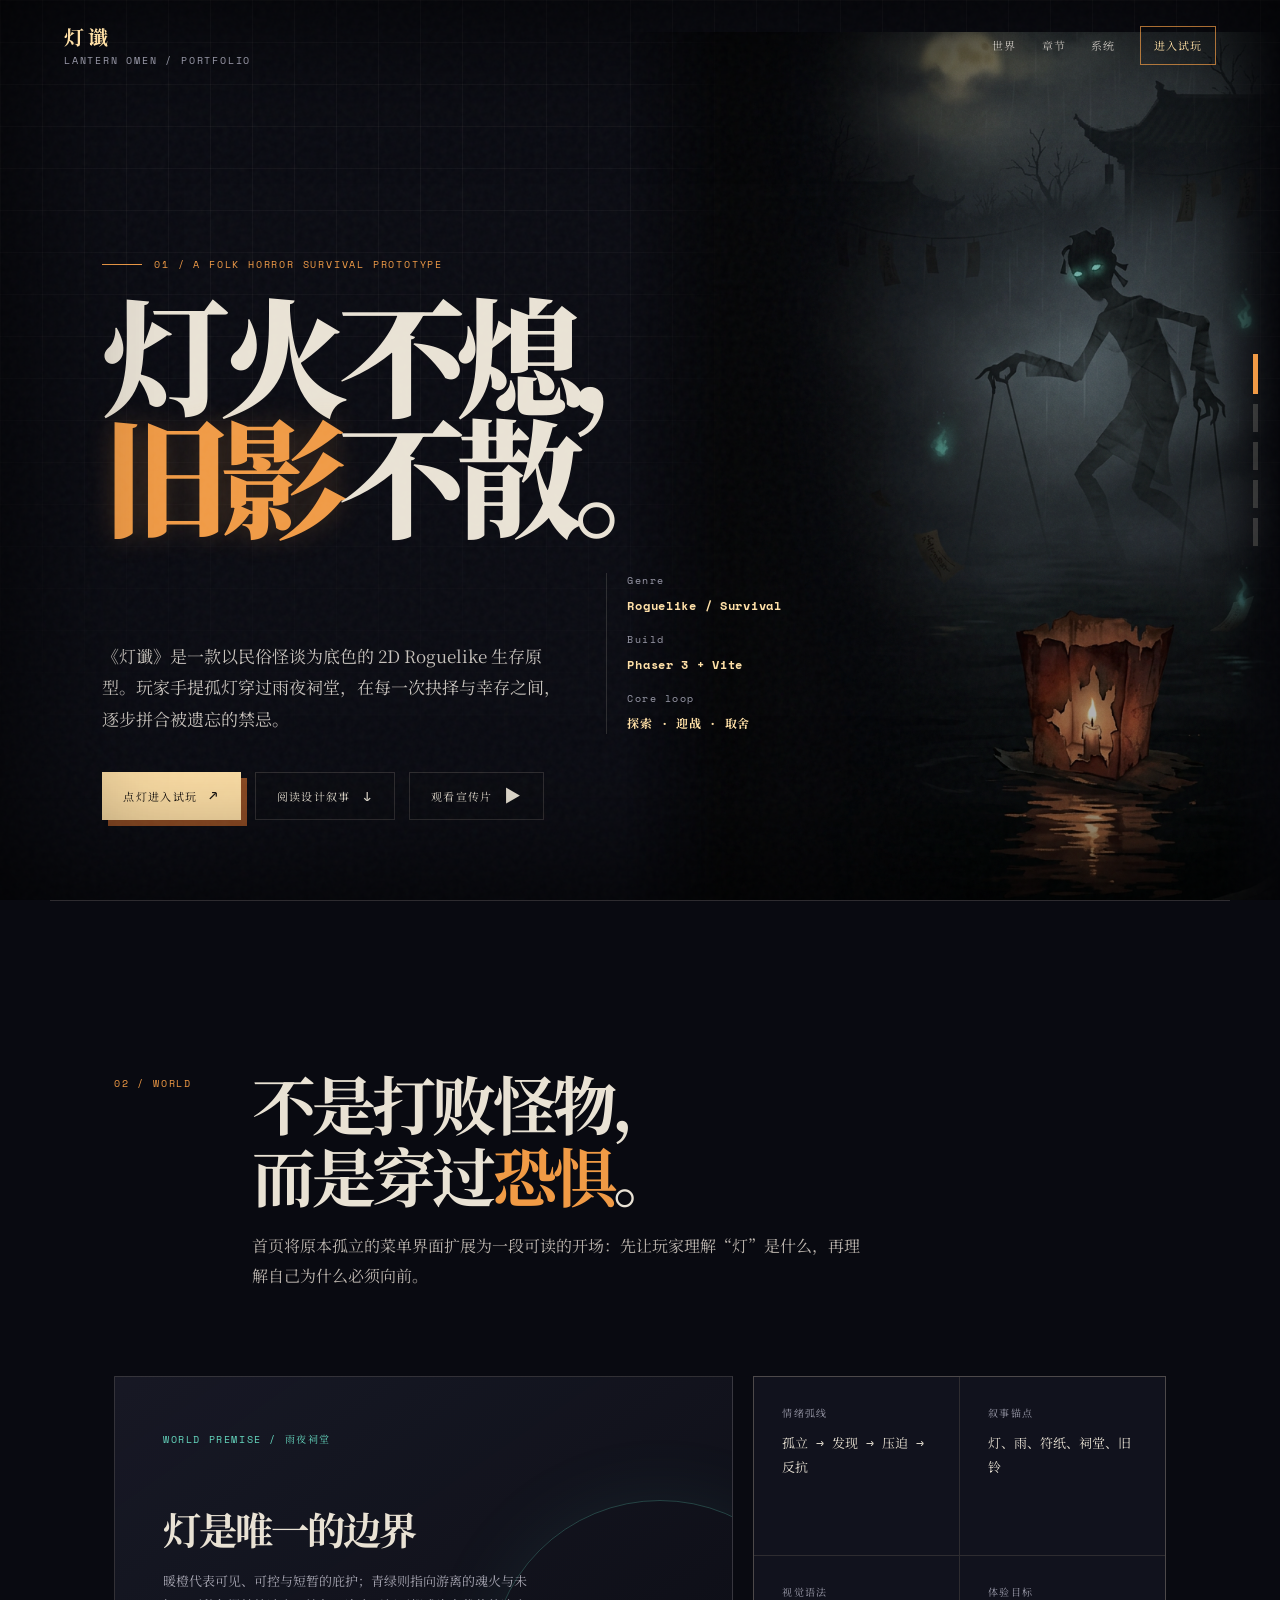
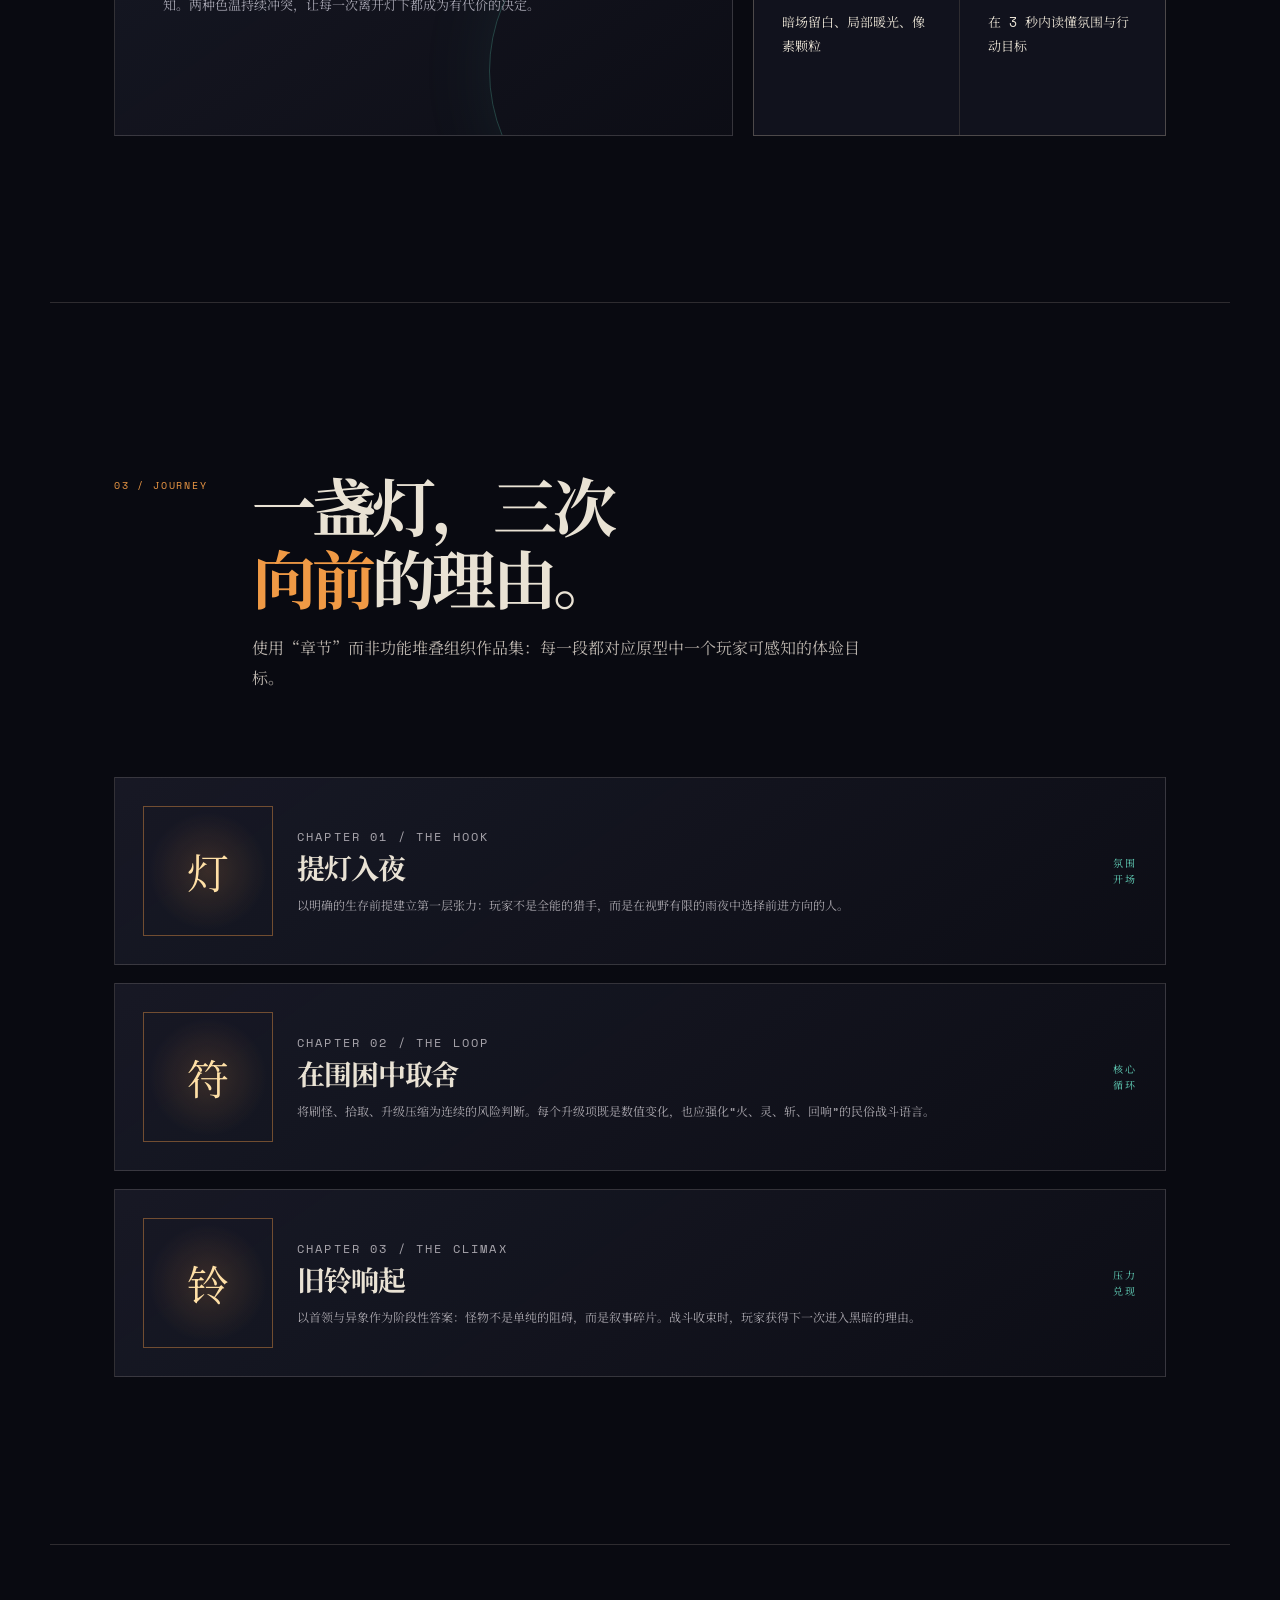
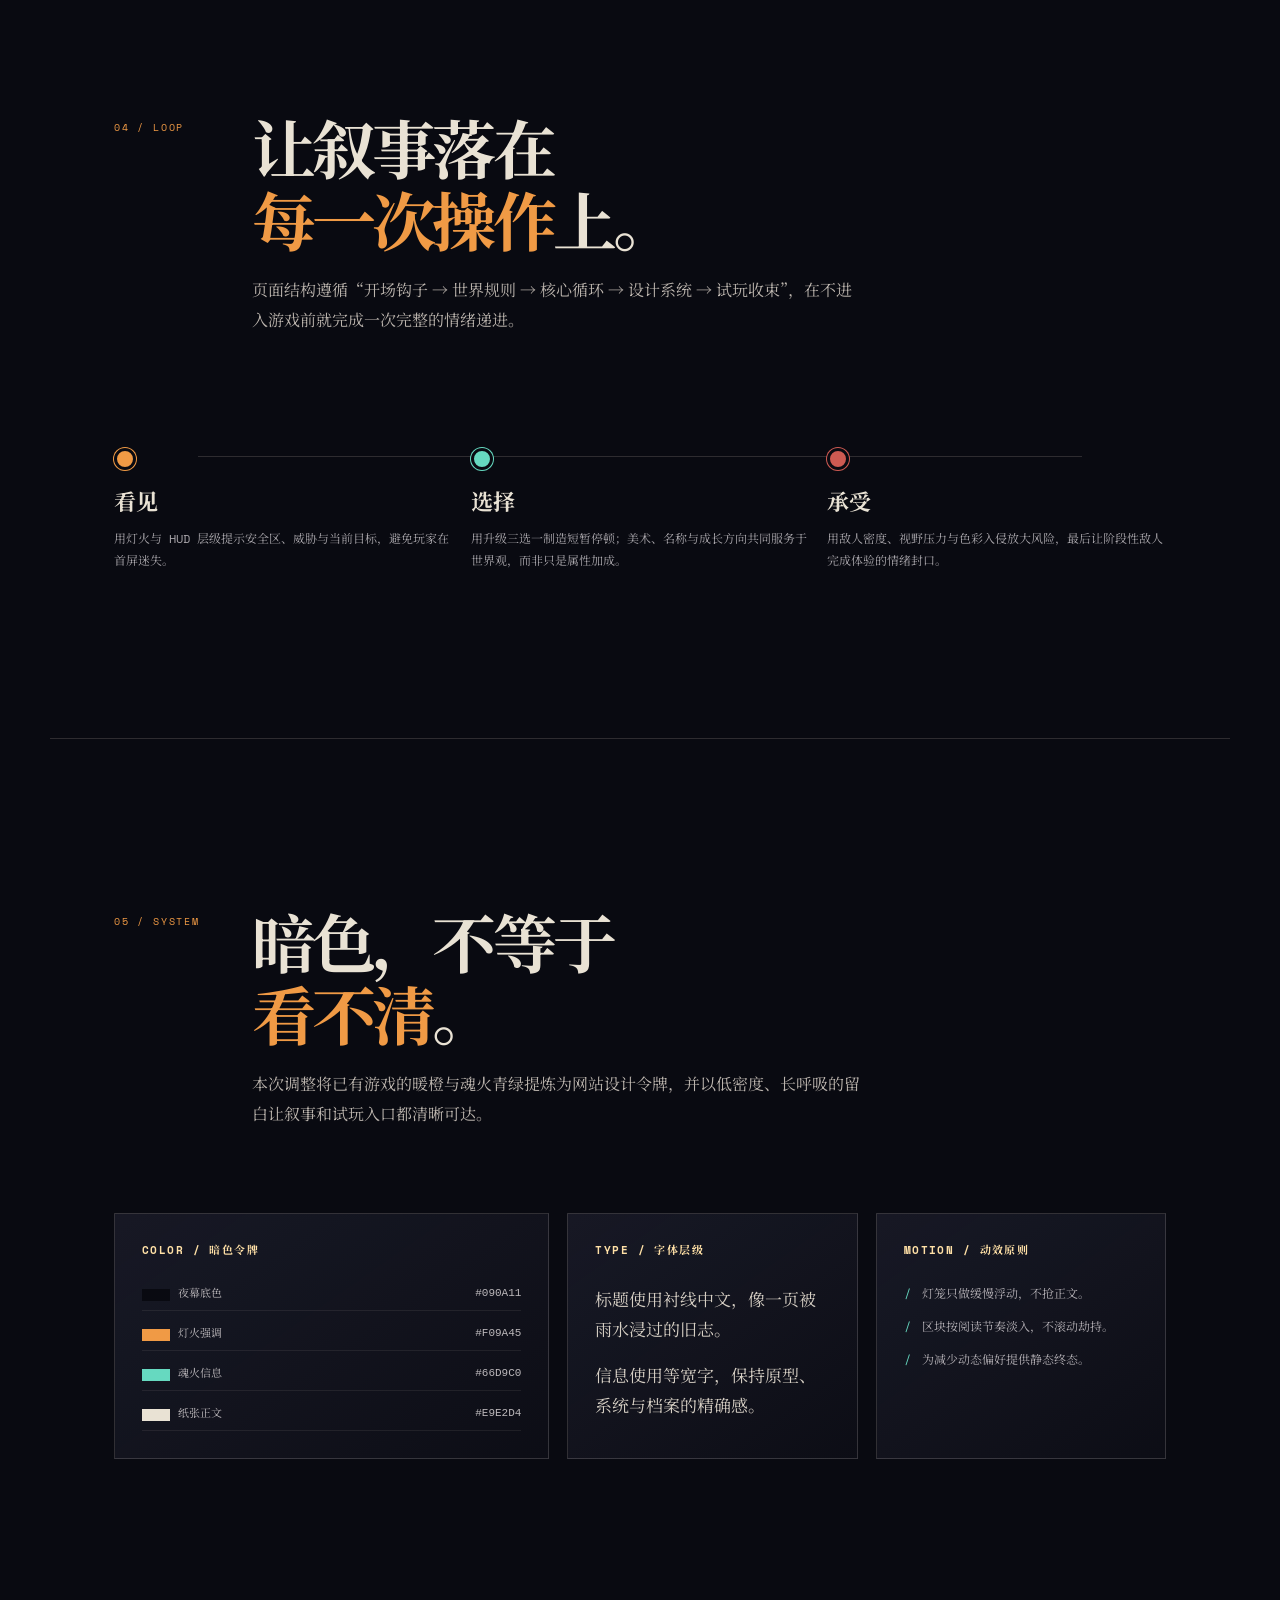
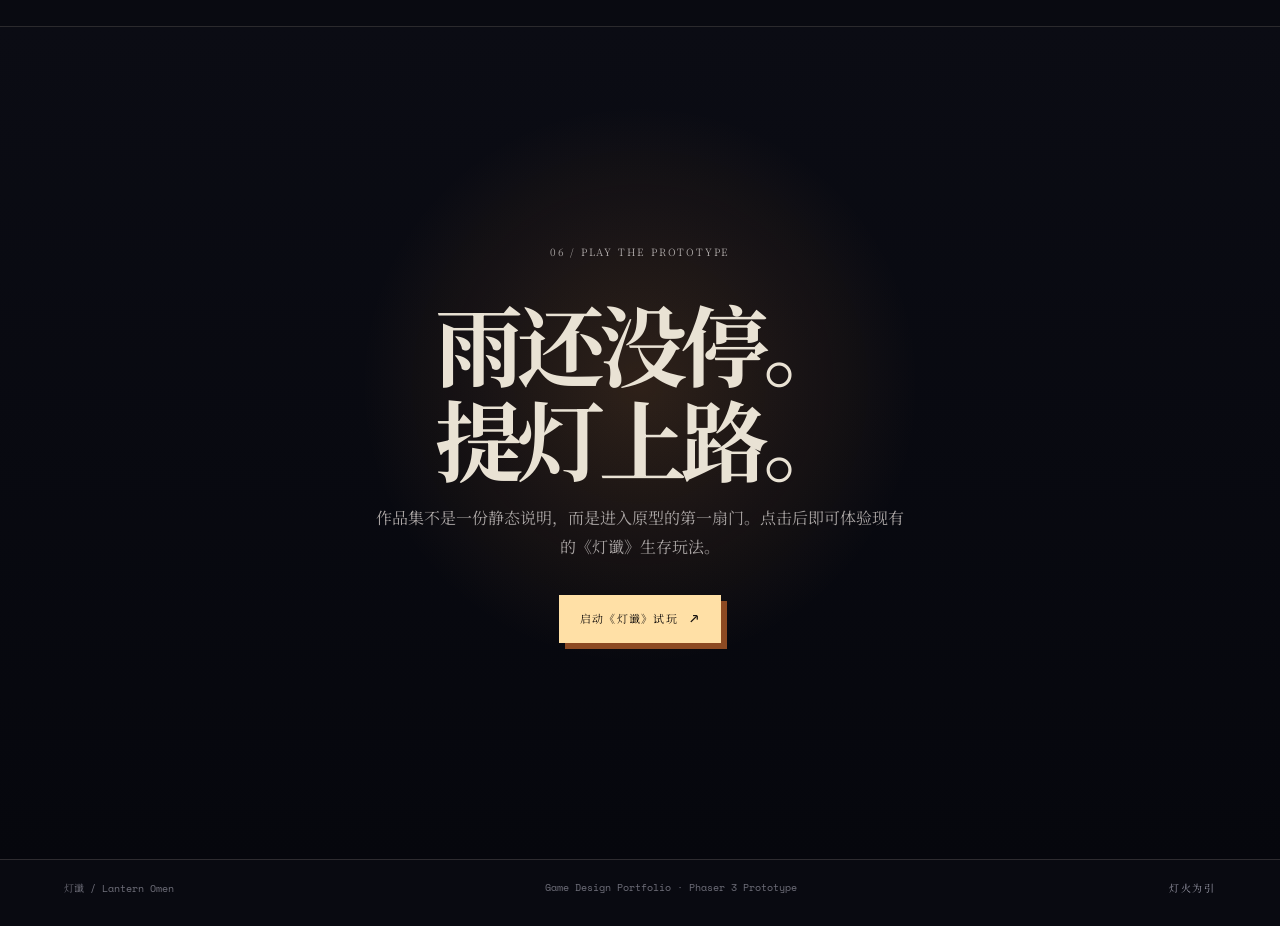
==== commit f4438246: "Replace trailer with v3 cinematic promo and add 观看预告片 button - Swap assets/media/灯谶_30秒世界观玩法预告片.mp4 " ====
--- a/index.html
+++ b/index.html
@@ -9,7 +9,7 @@
   <style>
     .hero-orb,.hero-lantern{display:none}.hero-inner{position:relative;z-index:2}.hero-illustration{position:absolute;z-index:1;top:3.5%;right:0;bottom:0;width:min(51vw,720px);overflow:hidden;pointer-events:none;mask-image:linear-gradient(to right,transparent 0%,#000 16%,#000 91%,transparent 100%)}.hero-illustration::after{content:"";position:absolute;inset:0;background:linear-gradient(to right,#0a0a12 0%,transparent 27%),linear-gradient(to bottom,rgba(10,10,18,.15),rgba(10,10,18,.25));mix-blend-mode:multiply}.hero-illustration img{display:block;width:100%;height:100%;object-fit:cover;object-position:center 45%;filter:saturate(.76) contrast(1.04) brightness(.88)}@media(max-width:760px){.hero-illustration{width:118vw;right:-42%;top:5%;bottom:7%;opacity:.56;mask-image:linear-gradient(to bottom,transparent 0%,#000 24%,#000 76%,transparent 100%)}.hero-illustration img{object-position:center 43%}}
   </style>
-  <script type="module" crossorigin src="./assets/index-C3O-PloF.js"></script>
+  <script type="module" crossorigin src="./assets/index-5YYnhN9i.js"></script>
   <link rel="stylesheet" crossorigin href="./assets/index-C-MKJprH.css">
   <style>
     .ritual-cinematic{position:absolute;inset:0;z-index:130;display:grid;place-items:center;pointer-events:none;opacity:0;transition:opacity .32s ease;background:radial-gradient(circle,rgba(13,15,18,.08),rgba(4,5,8,.78))}.ritual-cinematic.is-active{opacity:1}.ritual-cinematic video{width:min(100%,1280px);height:100%;object-fit:cover;filter:saturate(.86) contrast(1.08) brightness(.92);mix-blend-mode:screen}.ritual-cinematic::after{content:'天灯诏令 · 黑雨暂退';position:absolute;left:50%;bottom:9%;transform:translateX(-50%);padding:10px 18px;border:1px solid rgba(255,221,102,.75);background:rgba(8,9,13,.76);color:#ffdd66;font:12px monospace;letter-spacing:.16em;text-shadow:0 0 14px rgba(255,221,102,.5)}.audio-toggle{position:fixed;top:16px;right:158px;z-index:142;padding:7px 10px;border:1px solid rgba(99,185,172,.42);background:rgba(8,9,13,.78);color:#9ee8d9;font-size:10px;letter-spacing:.05em;cursor:pointer}@media(max-width:760px){.ritual-cinematic::after{bottom:7%;font-size:10px;letter-spacing:.08em}.audio-toggle{right:132px;top:12px}}
@@ -57,6 +57,7 @@
         <div class="actions">
           <button class="button button-primary" type="button" data-launch-game>点灯进入试玩 <span class="arrow" aria-hidden="true">↗</span></button>
           <a class="button button-secondary" href="#world">阅读设计叙事 <span class="arrow" aria-hidden="true">↓</span></a>
+          <a class="button button-secondary" href="https://github.com/quershui-dotcom/lantern-omen-portfolio/blob/main/assets/media/%E7%81%AF%E8%B0%B6%E5%AE%A3%E4%BC%A0%E7%89%87.mp4" target="_blank" rel="noopener">观看宣传片 <span class="arrow" aria-hidden="true">▶</span></a>
         </div>
       </div>
     </section>
